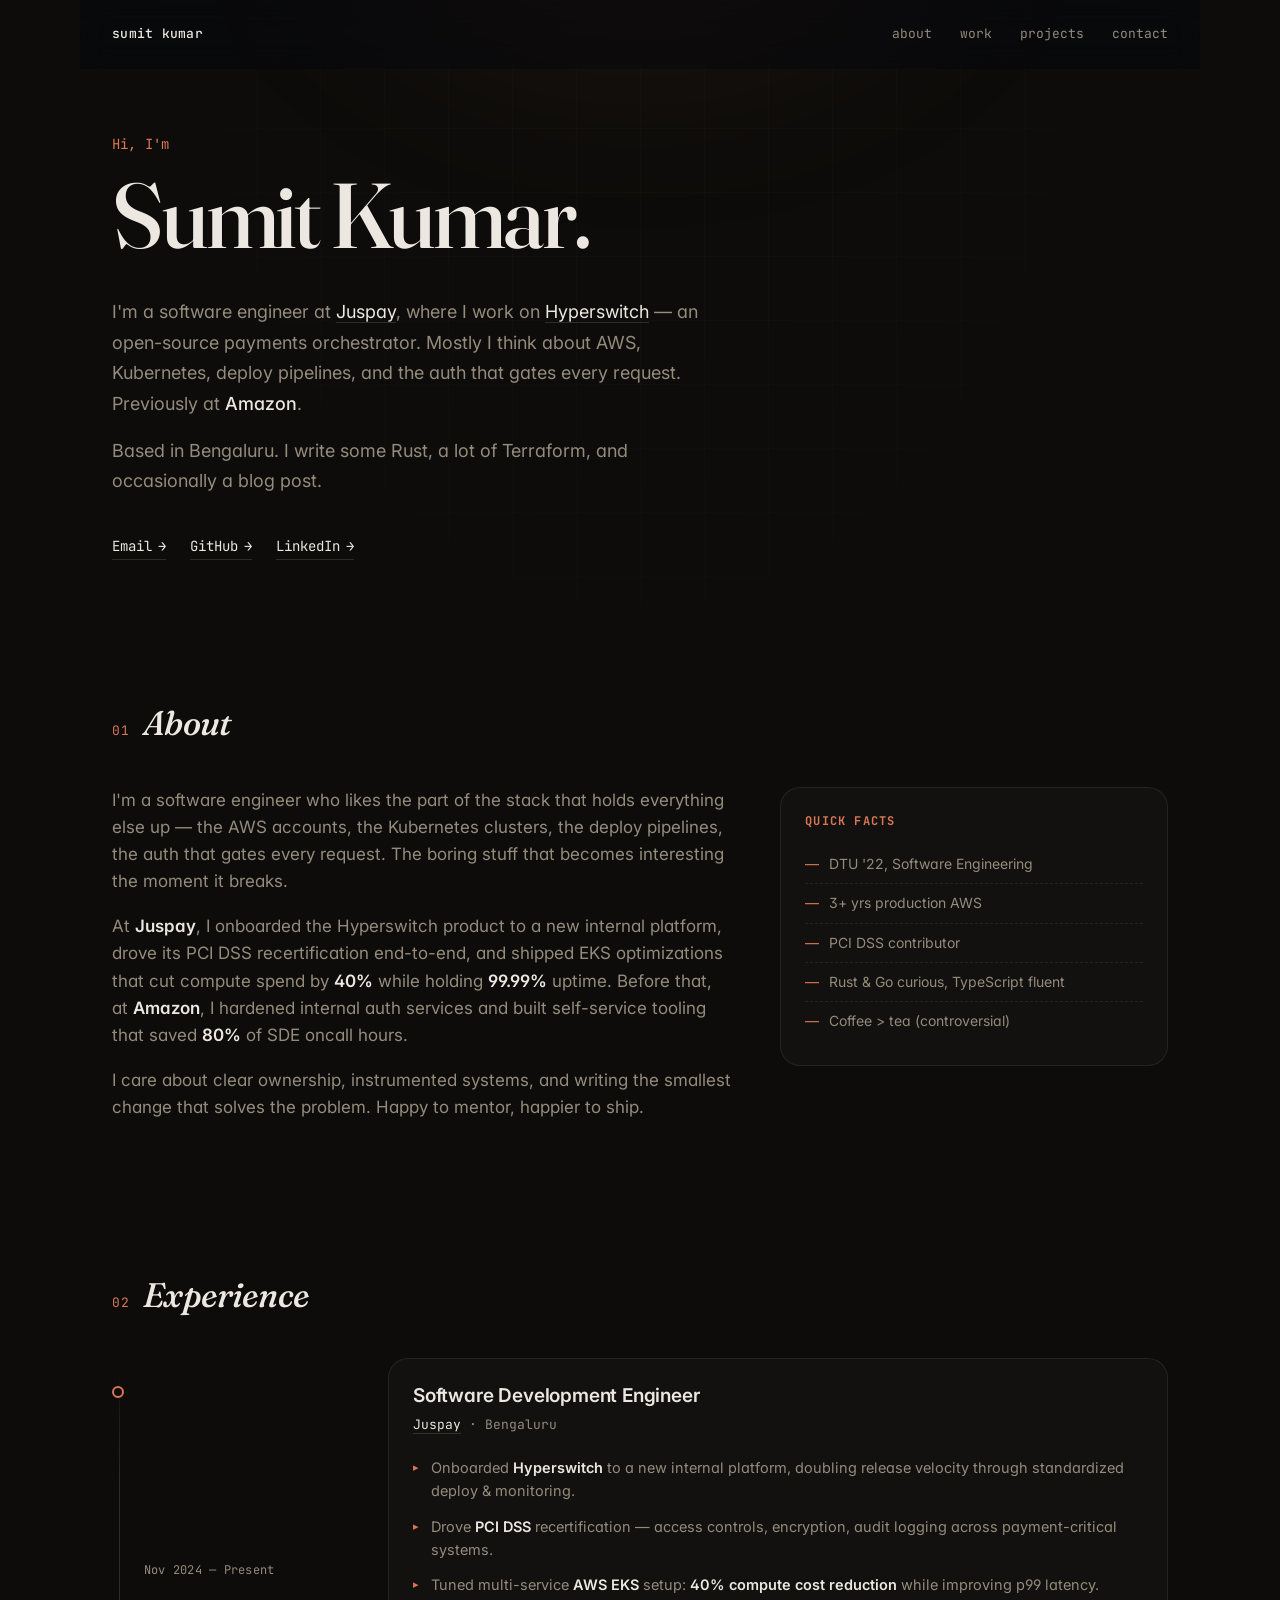
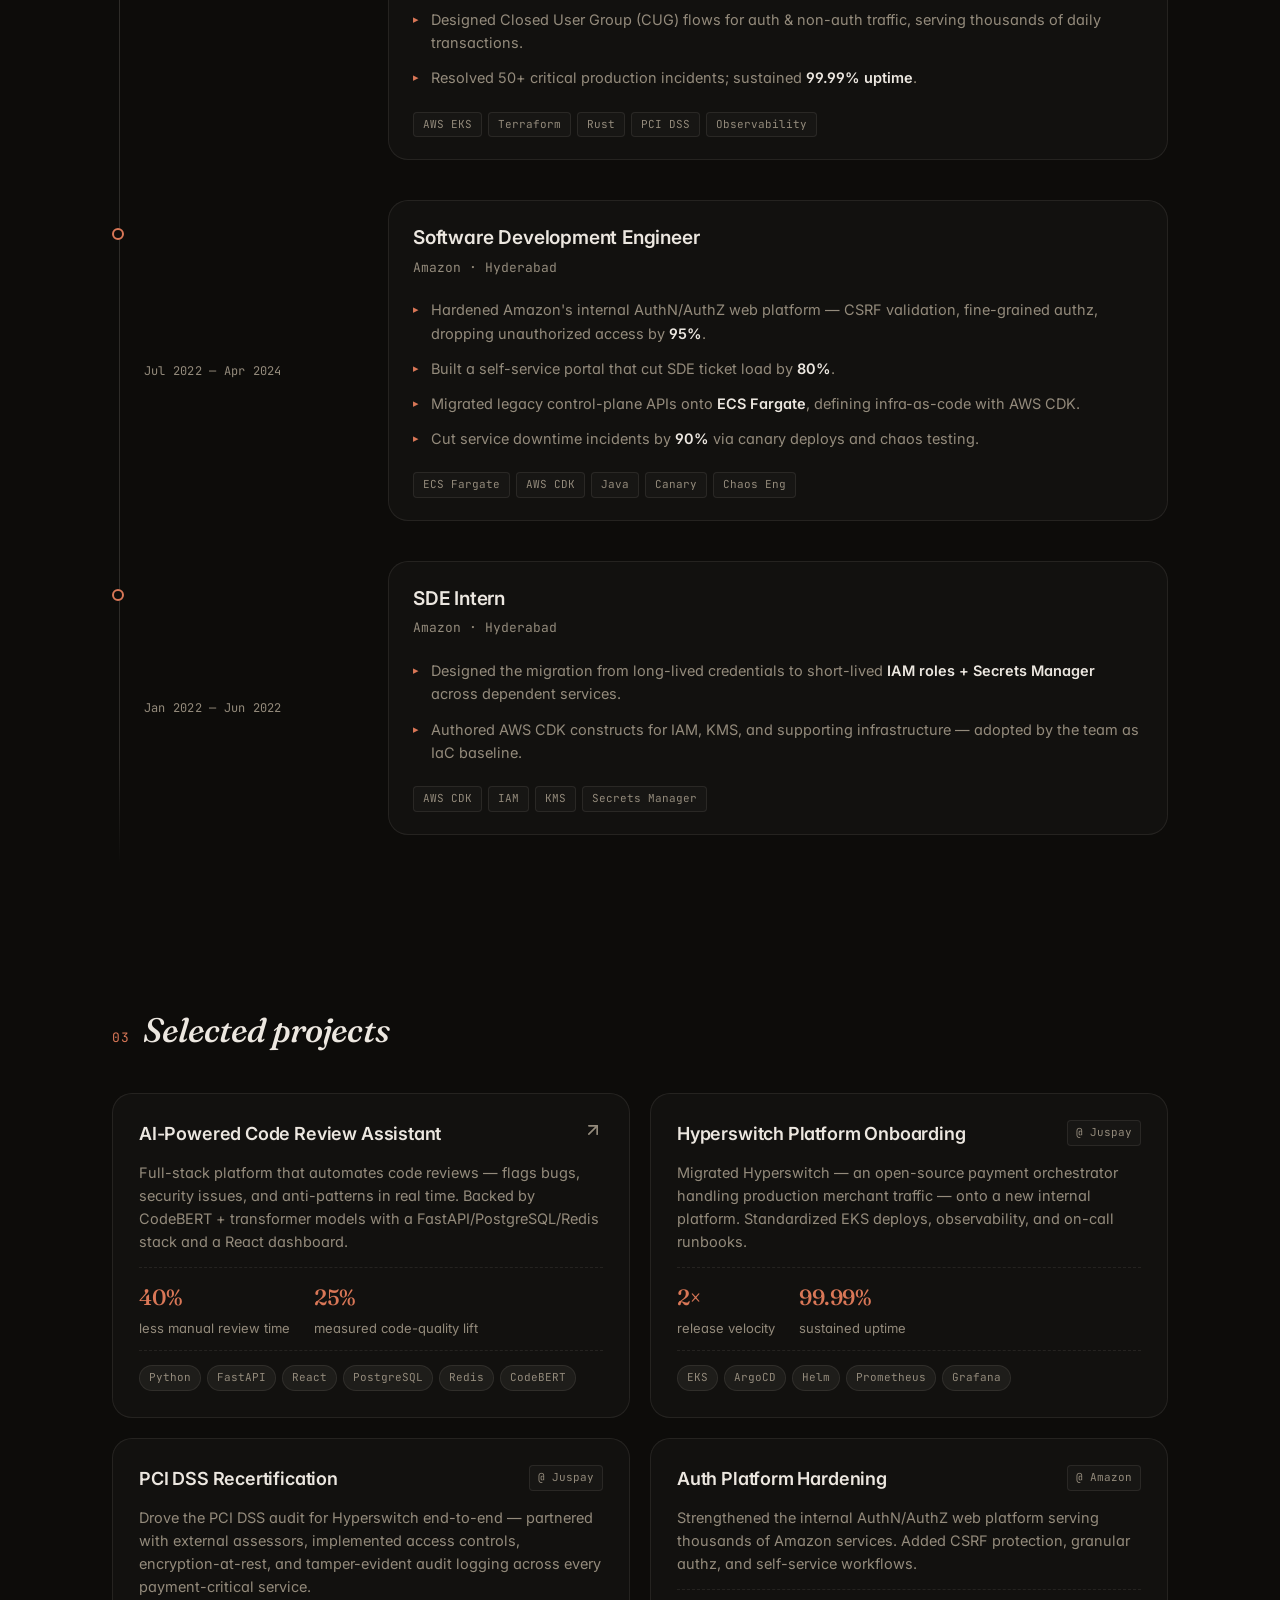
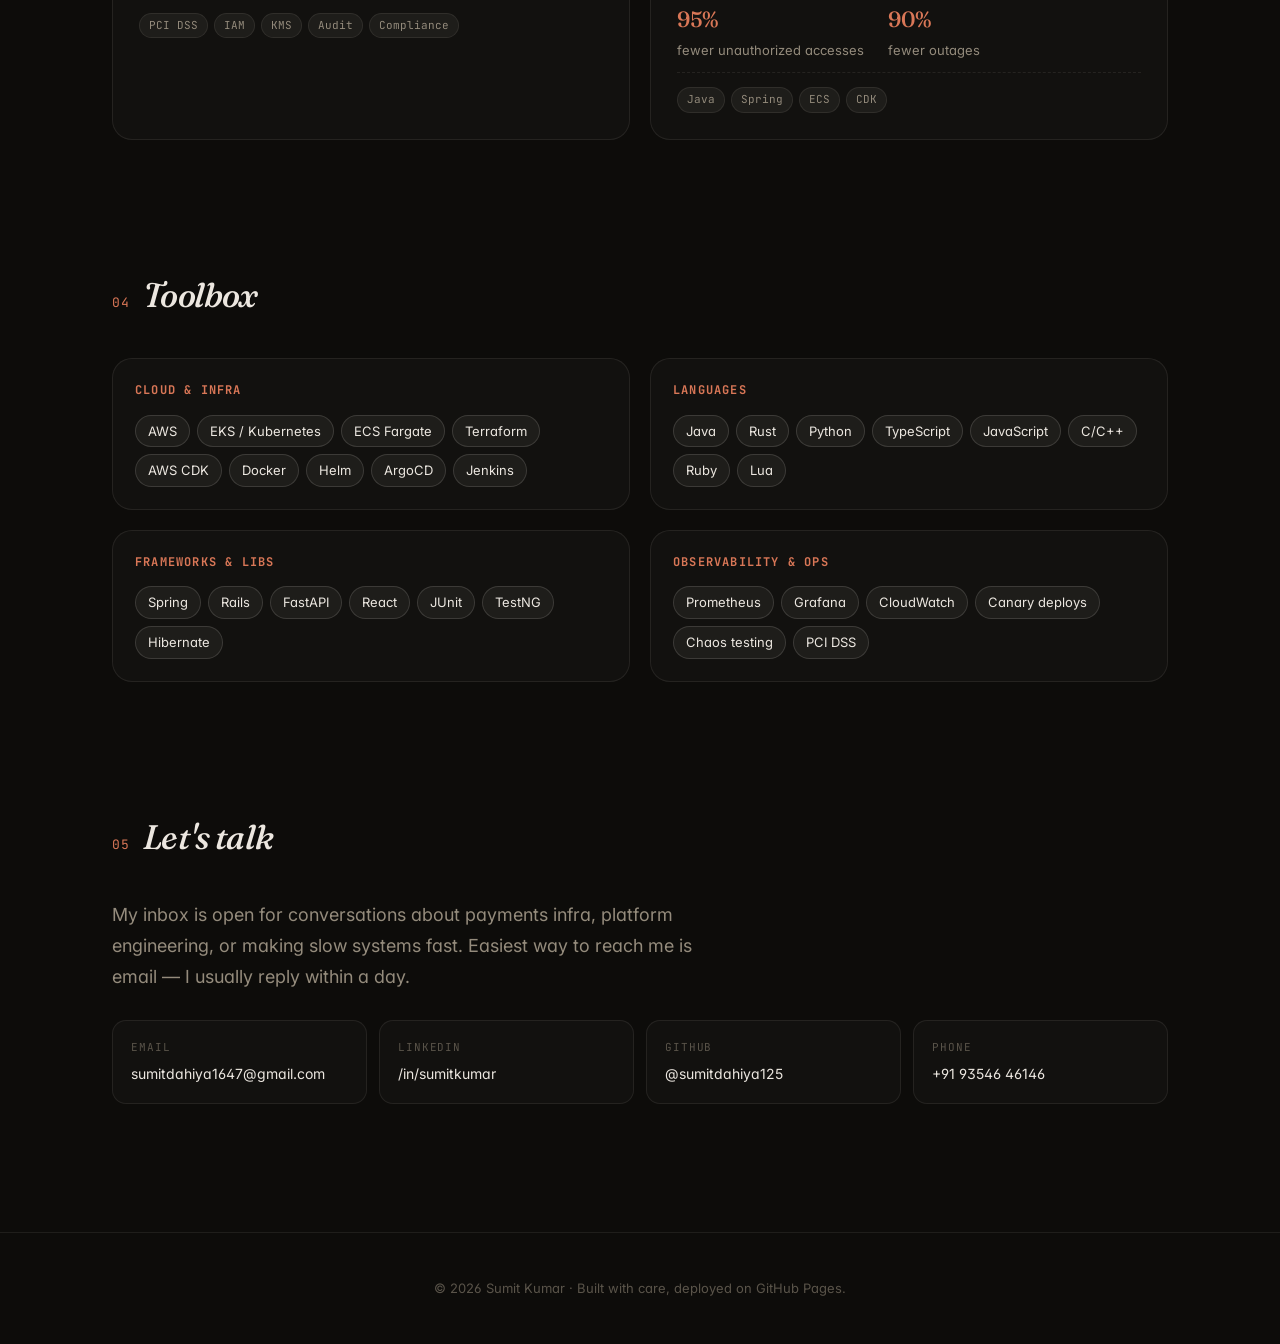
==== index.html @ 067dccbd "html: load Fraunces serif, refresh OG meta, SK favicon" ====
<!doctype html>
<html lang="en">
  <head>
    <meta charset="utf-8" />
    <meta name="viewport" content="width=device-width, initial-scale=1" />
    <title>Sumit Kumar — Software Development Engineer</title>
    <meta name="description" content="Sumit Kumar — Software Development Engineer building payments infrastructure at Juspay. Previously at Amazon. Specializing in AWS, Kubernetes, and distributed systems." />
    <meta name="theme-color" content="#0d0c0a" />

    <meta property="og:title" content="Sumit Kumar — Software Engineer" />
    <meta property="og:description" content="Software engineer at Juspay, working on Hyperswitch. Previously at Amazon." />
    <meta property="og:type" content="website" />
    <meta property="og:url" content="https://sumitdahiya125.github.io/Portfolio/" />

    <link rel="icon" href="data:image/svg+xml,%3Csvg xmlns='http://www.w3.org/2000/svg' viewBox='0 0 100 100'%3E%3Ctext y='.9em' font-size='80' font-family='Georgia,serif' fill='%23d97757'%3ESK%3C/text%3E%3C/svg%3E" />
    <link rel="preconnect" href="https://fonts.googleapis.com" />
    <link rel="preconnect" href="https://fonts.gstatic.com" crossorigin />
    <link href="https://fonts.googleapis.com/css2?family=Fraunces:ital,opsz,wght@0,9..144,400;0,9..144,500;0,9..144,600;1,9..144,500&family=Inter:wght@300;400;500;600;700&family=JetBrains+Mono:wght@400;500&display=swap" rel="stylesheet" />
    <link rel="stylesheet" href="style.css" />
  </head>

  <body>
    <div class="bg-grid"></div>
    <div class="bg-glow"></div>

    <header class="nav">
      <a href="#top" class="nav__brand">sumit&nbsp;kumar</a>
      <nav class="nav__links">
        <a href="#about">about</a>
        <a href="#experience">work</a>
        <a href="#projects">projects</a>
        <a href="#contact">contact</a>
      </nav>
    </header>

    <main id="top">
      <!-- HERO -->
      <section class="hero">
        <p class="hero__greet">Hi, I'm</p>
        <h1 class="hero__name">Sumit Kumar.</h1>

        <div class="hero__copy">
          <p>
            I'm a software engineer at
            <a href="https://juspay.in" target="_blank" rel="noopener">Juspay</a>,
            where I work on
            <a href="https://hyperswitch.io" target="_blank" rel="noopener">Hyperswitch</a> —
            an open-source payments orchestrator. Mostly I think about AWS,
            Kubernetes, deploy pipelines, and the auth that gates every
            request. Previously at <span class="muted-strong">Amazon</span>.
          </p>
          <p>
            Based in Bengaluru. I write some Rust, a lot of Terraform, and
            occasionally a blog post.
          </p>
        </div>

        <ul class="hero__links">
          <li>
            <a href="mailto:sumitdahiya1647@gmail.com">
              Email <span aria-hidden="true">→</span>
            </a>
          </li>
          <li>
            <a href="https://github.com/sumitdahiya125" target="_blank" rel="noopener">
              GitHub <span aria-hidden="true">→</span>
            </a>
          </li>
          <li>
            <a href="https://linkedin.com/in/sumitkumar" target="_blank" rel="noopener">
              LinkedIn <span aria-hidden="true">→</span>
            </a>
          </li>
        </ul>
      </section>

      <!-- ABOUT -->
      <section id="about" class="section">
        <div class="section__header">
          <span class="section__num">01</span>
          <h2 class="section__title">About</h2>
        </div>
        <div class="about">
          <div class="about__copy">
            <p>
              I'm a software engineer who likes the part of the stack that holds everything else
              up — the AWS accounts, the Kubernetes clusters, the deploy pipelines, the auth that
              gates every request. The boring stuff that becomes interesting the moment it breaks.
            </p>
            <p>
              At <strong>Juspay</strong>, I onboarded the Hyperswitch product to a new internal
              platform, drove its PCI DSS recertification end-to-end, and shipped EKS optimizations
              that cut compute spend by <strong>40%</strong> while holding <strong>99.99%</strong>
              uptime. Before that, at <strong>Amazon</strong>, I hardened internal auth services and
              built self-service tooling that saved <strong>80%</strong> of SDE oncall hours.
            </p>
            <p>
              I care about clear ownership, instrumented systems, and writing the smallest change
              that solves the problem. Happy to mentor, happier to ship.
            </p>
          </div>
          <aside class="about__side">
            <h3>Quick facts</h3>
            <ul>
              <li><span>—</span> DTU '22, Software Engineering</li>
              <li><span>—</span> 3+ yrs production AWS</li>
              <li><span>—</span> PCI DSS contributor</li>
              <li><span>—</span> Rust &amp; Go curious, TypeScript fluent</li>
              <li><span>—</span> Coffee &gt; tea (controversial)</li>
            </ul>
          </aside>
        </div>
      </section>

      <!-- EXPERIENCE -->
      <section id="experience" class="section">
        <div class="section__header">
          <span class="section__num">02</span>
          <h2 class="section__title">Experience</h2>
        </div>

        <ol class="timeline">
          <li class="tl-item">
            <div class="tl-when">
              <span class="tl-dot"></span>
              <span class="tl-date">Nov 2024 — Present</span>
            </div>
            <div class="tl-card">
              <header>
                <h3>Software Development Engineer</h3>
                <p class="tl-place"><a href="https://juspay.in" target="_blank" rel="noopener">Juspay</a> · Bengaluru</p>
              </header>
              <ul>
                <li>Onboarded <strong>Hyperswitch</strong> to a new internal platform, doubling release velocity through standardized deploy &amp; monitoring.</li>
                <li>Drove <strong>PCI DSS</strong> recertification — access controls, encryption, audit logging across payment-critical systems.</li>
                <li>Tuned multi-service <strong>AWS EKS</strong> setup: <strong>40% compute cost reduction</strong> while improving p99 latency.</li>
                <li>Designed Closed User Group (CUG) flows for auth &amp; non-auth traffic, serving thousands of daily transactions.</li>
                <li>Resolved 50+ critical production incidents; sustained <strong>99.99% uptime</strong>.</li>
              </ul>
              <div class="tl-tags">
                <span>AWS EKS</span><span>Terraform</span><span>Rust</span><span>PCI DSS</span><span>Observability</span>
              </div>
            </div>
          </li>

          <li class="tl-item">
            <div class="tl-when">
              <span class="tl-dot"></span>
              <span class="tl-date">Jul 2022 — Apr 2024</span>
            </div>
            <div class="tl-card">
              <header>
                <h3>Software Development Engineer</h3>
                <p class="tl-place">Amazon · Hyderabad</p>
              </header>
              <ul>
                <li>Hardened Amazon's internal AuthN/AuthZ web platform — CSRF validation, fine-grained authz, dropping unauthorized access by <strong>95%</strong>.</li>
                <li>Built a self-service portal that cut SDE ticket load by <strong>80%</strong>.</li>
                <li>Migrated legacy control-plane APIs onto <strong>ECS Fargate</strong>, defining infra-as-code with AWS CDK.</li>
                <li>Cut service downtime incidents by <strong>90%</strong> via canary deploys and chaos testing.</li>
              </ul>
              <div class="tl-tags">
                <span>ECS Fargate</span><span>AWS CDK</span><span>Java</span><span>Canary</span><span>Chaos Eng</span>
              </div>
            </div>
          </li>

          <li class="tl-item">
            <div class="tl-when">
              <span class="tl-dot"></span>
              <span class="tl-date">Jan 2022 — Jun 2022</span>
            </div>
            <div class="tl-card">
              <header>
                <h3>SDE Intern</h3>
                <p class="tl-place">Amazon · Hyderabad</p>
              </header>
              <ul>
                <li>Designed the migration from long-lived credentials to short-lived <strong>IAM roles + Secrets Manager</strong> across dependent services.</li>
                <li>Authored AWS CDK constructs for IAM, KMS, and supporting infrastructure — adopted by the team as IaC baseline.</li>
              </ul>
              <div class="tl-tags"><span>AWS CDK</span><span>IAM</span><span>KMS</span><span>Secrets Manager</span></div>
            </div>
          </li>
        </ol>
      </section>

      <!-- PROJECTS -->
      <section id="projects" class="section">
        <div class="section__header">
          <span class="section__num">03</span>
          <h2 class="section__title">Selected projects</h2>
        </div>

        <div class="projects">
          <article class="project">
            <div class="project__head">
              <h3>AI-Powered Code Review Assistant</h3>
              <a class="project__link" href="https://github.com/sumitdahiya125" target="_blank" rel="noopener" aria-label="View on GitHub">
                <svg width="20" height="20" viewBox="0 0 24 24" fill="none" stroke="currentColor" stroke-width="2" stroke-linecap="round" stroke-linejoin="round"><path d="M7 17 17 7"/><path d="M7 7h10v10"/></svg>
              </a>
            </div>
            <p>
              Full-stack platform that automates code reviews — flags bugs, security issues, and
              anti-patterns in real time. Backed by CodeBERT + transformer models with a
              FastAPI/PostgreSQL/Redis stack and a React dashboard.
            </p>
            <ul class="project__metrics">
              <li><strong>40%</strong> less manual review time</li>
              <li><strong>25%</strong> measured code-quality lift</li>
            </ul>
            <div class="project__tags">
              <span>Python</span><span>FastAPI</span><span>React</span><span>PostgreSQL</span><span>Redis</span><span>CodeBERT</span>
            </div>
          </article>

          <article class="project">
            <div class="project__head">
              <h3>Hyperswitch Platform Onboarding</h3>
              <span class="project__badge">@ Juspay</span>
            </div>
            <p>
              Migrated Hyperswitch — an open-source payment orchestrator handling production
              merchant traffic — onto a new internal platform. Standardized EKS deploys,
              observability, and on-call runbooks.
            </p>
            <ul class="project__metrics">
              <li><strong>2×</strong> release velocity</li>
              <li><strong>99.99%</strong> sustained uptime</li>
            </ul>
            <div class="project__tags">
              <span>EKS</span><span>ArgoCD</span><span>Helm</span><span>Prometheus</span><span>Grafana</span>
            </div>
          </article>

          <article class="project">
            <div class="project__head">
              <h3>PCI DSS Recertification</h3>
              <span class="project__badge">@ Juspay</span>
            </div>
            <p>
              Drove the PCI DSS audit for Hyperswitch end-to-end — partnered with external assessors,
              implemented access controls, encryption-at-rest, and tamper-evident audit logging
              across every payment-critical service.
            </p>
            <div class="project__tags">
              <span>PCI DSS</span><span>IAM</span><span>KMS</span><span>Audit</span><span>Compliance</span>
            </div>
          </article>

          <article class="project">
            <div class="project__head">
              <h3>Auth Platform Hardening</h3>
              <span class="project__badge">@ Amazon</span>
            </div>
            <p>
              Strengthened the internal AuthN/AuthZ web platform serving thousands of Amazon
              services. Added CSRF protection, granular authz, and self-service workflows.
            </p>
            <ul class="project__metrics">
              <li><strong>95%</strong> fewer unauthorized accesses</li>
              <li><strong>90%</strong> fewer outages</li>
            </ul>
            <div class="project__tags">
              <span>Java</span><span>Spring</span><span>ECS</span><span>CDK</span>
            </div>
          </article>
        </div>
      </section>

      <!-- SKILLS -->
      <section id="skills" class="section">
        <div class="section__header">
          <span class="section__num">04</span>
          <h2 class="section__title">Toolbox</h2>
        </div>

        <div class="skills">
          <div class="skill-group">
            <h4>Cloud &amp; Infra</h4>
            <div class="chips">
              <span>AWS</span><span>EKS / Kubernetes</span><span>ECS Fargate</span>
              <span>Terraform</span><span>AWS CDK</span><span>Docker</span><span>Helm</span>
              <span>ArgoCD</span><span>Jenkins</span>
            </div>
          </div>
          <div class="skill-group">
            <h4>Languages</h4>
            <div class="chips">
              <span>Java</span><span>Rust</span><span>Python</span><span>TypeScript</span>
              <span>JavaScript</span><span>C/C++</span><span>Ruby</span><span>Lua</span>
            </div>
          </div>
          <div class="skill-group">
            <h4>Frameworks &amp; libs</h4>
            <div class="chips">
              <span>Spring</span><span>Rails</span><span>FastAPI</span><span>React</span>
              <span>JUnit</span><span>TestNG</span><span>Hibernate</span>
            </div>
          </div>
          <div class="skill-group">
            <h4>Observability &amp; ops</h4>
            <div class="chips">
              <span>Prometheus</span><span>Grafana</span><span>CloudWatch</span>
              <span>Canary deploys</span><span>Chaos testing</span><span>PCI DSS</span>
            </div>
          </div>
        </div>
      </section>

      <!-- CONTACT -->
      <section id="contact" class="section section--contact">
        <div class="section__header">
          <span class="section__num">05</span>
          <h2 class="section__title">Let's talk</h2>
        </div>

        <div class="contact">
          <p class="contact__lead">
            My inbox is open for conversations about payments infra, platform
            engineering, or making slow systems fast. Easiest way to reach me
            is email — I usually reply within a day.
          </p>

          <div class="contact__links">
            <a href="mailto:sumitdahiya1647@gmail.com" class="contact__card">
              <span class="contact__label">Email</span>
              <span class="contact__value">sumitdahiya1647@gmail.com</span>
            </a>
            <a href="https://linkedin.com/in/sumitkumar" target="_blank" rel="noopener" class="contact__card">
              <span class="contact__label">LinkedIn</span>
              <span class="contact__value">/in/sumitkumar</span>
            </a>
            <a href="https://github.com/sumitdahiya125" target="_blank" rel="noopener" class="contact__card">
              <span class="contact__label">GitHub</span>
              <span class="contact__value">@sumitdahiya125</span>
            </a>
            <a href="tel:+919354646146" class="contact__card">
              <span class="contact__label">Phone</span>
              <span class="contact__value">+91 93546 46146</span>
            </a>
          </div>
        </div>
      </section>
    </main>

    <footer class="footer">
      <p>© <span id="year"></span> Sumit Kumar · Built with care, deployed on GitHub Pages.</p>
    </footer>

    <script src="script.js" defer></script>
  </body>
</html>
---- style.css ----
/* ---------- Base ---------- */
:root {
  --bg: #0d0c0a;
  --bg-elev: #161310;
  --surface: rgba(247, 240, 230, 0.025);
  --surface-strong: rgba(247, 240, 230, 0.05);
  --border: rgba(247, 240, 230, 0.08);
  --border-strong: rgba(247, 240, 230, 0.14);
  --text: #ece7e0;
  --text-dim: #948b7c;
  --text-faint: #5a544a;
  --accent: #d97757;
  --accent-soft: rgba(217, 119, 87, 0.15);
  --max: 1120px;
  --radius: 14px;
  --radius-lg: 20px;
}

* { box-sizing: border-box; }

html { scroll-behavior: smooth; }

body {
  margin: 0;
  font-family: "Inter", system-ui, -apple-system, "Segoe UI", Roboto, sans-serif;
  font-feature-settings: "ss01", "cv11";
  background: var(--bg);
  color: var(--text);
  line-height: 1.6;
  -webkit-font-smoothing: antialiased;
  text-rendering: optimizeLegibility;
  overflow-x: hidden;
}

a { color: inherit; text-decoration: none; }
a:hover { color: #fff; }

::selection { background: rgba(217, 119, 87, 0.30); color: #fff; }

/* ---------- Backgrounds ---------- */
.bg-grid {
  position: fixed;
  inset: 0;
  background-image:
    linear-gradient(to right, rgba(247, 240, 230, 0.02) 1px, transparent 1px),
    linear-gradient(to bottom, rgba(247, 240, 230, 0.02) 1px, transparent 1px);
  background-size: 64px 64px;
  mask-image: radial-gradient(ellipse at top, #000 25%, transparent 70%);
  pointer-events: none;
  z-index: -2;
}

.bg-glow {
  position: fixed;
  top: -350px;
  left: 50%;
  width: 800px;
  height: 500px;
  transform: translateX(-50%);
  background: radial-gradient(ellipse at center, rgba(217, 119, 87, 0.10), transparent 70%);
  filter: blur(80px);
  pointer-events: none;
  z-index: -1;
}

/* ---------- Nav ---------- */
.nav {
  position: sticky;
  top: 0;
  z-index: 50;
  display: flex;
  align-items: center;
  gap: 32px;
  max-width: var(--max);
  margin: 0 auto;
  padding: 24px 32px;
  background: rgba(7, 8, 13, 0.55);
  backdrop-filter: saturate(140%) blur(14px);
  -webkit-backdrop-filter: saturate(140%) blur(14px);
}

.nav__brand {
  font-family: "JetBrains Mono", monospace;
  font-size: 13px;
  font-weight: 500;
  letter-spacing: 0.02em;
  color: var(--text);
}

.nav__links {
  display: flex;
  gap: 28px;
  margin-left: auto;
  font-family: "JetBrains Mono", monospace;
  font-size: 13px;
  color: var(--text-dim);
}
.nav__links a {
  position: relative;
  transition: color 0.15s;
}
.nav__links a:hover { color: var(--text); }
.nav__links a::before {
  content: "";
  position: absolute;
  bottom: -4px;
  left: 0;
  right: 0;
  height: 1px;
  background: var(--accent);
  transform: scaleX(0);
  transform-origin: left;
  transition: transform 0.2s ease;
}
.nav__links a:hover::before { transform: scaleX(1); }

@media (max-width: 640px) {
  .nav { padding: 18px 20px; gap: 18px; }
  .nav__links { gap: 18px; font-size: 12px; }
}

/* ---------- Layout ---------- */
main {
  max-width: var(--max);
  margin: 0 auto;
  padding: 0 32px;
}
@media (max-width: 720px) { main { padding: 0 20px; } }

.section {
  padding: 96px 0 32px;
  scroll-margin-top: 80px;
}
.section:first-of-type { padding-top: 56px; }

.section__header {
  display: flex;
  align-items: baseline;
  gap: 14px;
  margin-bottom: 36px;
}
.section__num {
  font-family: "JetBrains Mono", monospace;
  font-size: 13px;
  color: var(--accent);
  letter-spacing: 0.05em;
}
.section__title {
  font-family: "Fraunces", "Iowan Old Style", Georgia, serif;
  font-size: 34px;
  letter-spacing: -0.025em;
  font-weight: 500;
  font-style: italic;
  margin: 0;
}

/* ---------- Hero ---------- */
.hero {
  padding: 64px 0 40px;
  max-width: 720px;
}

.hero__greet {
  font-family: "JetBrains Mono", monospace;
  font-size: 14px;
  color: var(--accent);
  margin: 0 0 14px;
  letter-spacing: 0.01em;
}

.hero__name {
  font-family: "Fraunces", "Iowan Old Style", Georgia, serif;
  font-size: clamp(52px, 8vw, 92px);
  font-weight: 500;
  letter-spacing: -0.035em;
  line-height: 1;
  margin: 0 0 36px;
  color: var(--text);
}

.hero__copy {
  margin: 0 0 36px;
  max-width: 620px;
}
.hero__copy p {
  font-size: clamp(16px, 1.5vw, 18px);
  line-height: 1.7;
  color: var(--text-dim);
  margin: 0 0 16px;
}
.hero__copy p:last-child { margin-bottom: 0; }
.hero__copy a {
  color: var(--text);
  border-bottom: 1px solid var(--border-strong);
  transition: border-color 0.15s, color 0.15s;
}
.hero__copy a:hover {
  color: var(--accent);
  border-bottom-color: var(--accent);
}
.muted-strong { color: var(--text); font-weight: 500; }

.hero__links {
  list-style: none;
  padding: 0;
  margin: 0;
  display: flex;
  flex-wrap: wrap;
  gap: 24px;
}
.hero__links a {
  display: inline-flex;
  align-items: center;
  gap: 6px;
  font-family: "JetBrains Mono", monospace;
  font-size: 14px;
  color: var(--text);
  border-bottom: 1px solid var(--border-strong);
  padding-bottom: 2px;
  transition: color 0.15s, border-color 0.15s, transform 0.15s;
}
.hero__links a:hover {
  color: var(--accent);
  border-bottom-color: var(--accent);
}
.hero__links a:hover span[aria-hidden] {
  transform: translate(2px, -2px);
}
.hero__links a span[aria-hidden] {
  display: inline-block;
  transition: transform 0.15s;
}

/* ---------- About ---------- */
.about {
  display: grid;
  grid-template-columns: 1.6fr 1fr;
  gap: 48px;
  align-items: start;
}
@media (max-width: 820px) {
  .about { grid-template-columns: 1fr; gap: 32px; }
}
.about__copy p {
  font-size: 17px;
  color: var(--text-dim);
  margin: 0 0 18px;
}
.about__copy strong { color: var(--text); font-weight: 600; }

.about__side {
  padding: 24px;
  background: var(--surface);
  border: 1px solid var(--border);
  border-radius: var(--radius-lg);
}
.about__side h3 {
  font-size: 12px;
  font-family: "JetBrains Mono", monospace;
  color: var(--accent);
  text-transform: uppercase;
  letter-spacing: 0.1em;
  margin: 0 0 14px;
}
.about__side ul {
  list-style: none;
  padding: 0;
  margin: 0;
  font-size: 14px;
  color: var(--text-dim);
}
.about__side li {
  display: flex;
  gap: 10px;
  padding: 8px 0;
  border-bottom: 1px dashed var(--border);
}
.about__side li:last-child { border-bottom: none; }
.about__side li span { color: var(--accent); }

/* ---------- Timeline ---------- */
.timeline {
  list-style: none;
  padding: 0;
  margin: 0;
  position: relative;
}
.timeline::before {
  content: "";
  position: absolute;
  left: 7px;
  top: 8px;
  bottom: 8px;
  width: 1px;
  background: linear-gradient(to bottom, transparent, var(--border-strong) 10%, var(--border-strong) 90%, transparent);
}
@media (max-width: 720px) {
  .timeline::before { left: 7px; }
}

.tl-item {
  display: grid;
  grid-template-columns: 220px 1fr;
  gap: 24px;
  padding: 0 0 40px 32px;
  position: relative;
}
@media (max-width: 720px) {
  .tl-item { grid-template-columns: 1fr; padding-left: 28px; }
}
.tl-when {
  display: flex;
  align-items: center;
  gap: 12px;
  padding-top: 22px;
}
.tl-dot {
  position: absolute;
  left: 0;
  top: 28px;
  width: 12px;
  height: 12px;
  border-radius: 50%;
  background: var(--bg);
  border: 2px solid var(--accent);
}
.tl-date {
  font-family: "JetBrains Mono", monospace;
  font-size: 12px;
  color: var(--text-dim);
  letter-spacing: 0.02em;
}

.tl-card {
  padding: 22px 24px;
  background: var(--surface);
  border: 1px solid var(--border);
  border-radius: var(--radius-lg);
  transition: border-color 0.2s, transform 0.2s;
}
.tl-card:hover {
  border-color: var(--border-strong);
  transform: translateY(-2px);
}
.tl-card header { margin-bottom: 14px; }
.tl-card h3 {
  font-size: 19px;
  font-weight: 600;
  margin: 0 0 4px;
  letter-spacing: -0.01em;
}
.tl-place {
  font-size: 13px;
  color: var(--text-dim);
  margin: 0;
  font-family: "JetBrains Mono", monospace;
}
.tl-place a {
  color: var(--text);
  border-bottom: 1px solid var(--border-strong);
  transition: border-color 0.15s;
}
.tl-place a:hover { border-bottom-color: var(--accent); }
.tl-card ul {
  list-style: none;
  padding: 0;
  margin: 0 0 16px;
}
.tl-card li {
  position: relative;
  padding: 6px 0 6px 18px;
  font-size: 14.5px;
  color: var(--text-dim);
}
.tl-card li::before {
  content: "▸";
  position: absolute;
  left: 0;
  color: var(--accent);
  font-size: 11px;
  top: 9px;
}
.tl-card strong { color: var(--text); font-weight: 600; }

.tl-tags {
  display: flex;
  gap: 6px;
  flex-wrap: wrap;
}
.tl-tags span {
  font-family: "JetBrains Mono", monospace;
  font-size: 11px;
  padding: 3px 9px;
  border-radius: 4px;
  background: var(--surface);
  border: 1px solid var(--border);
  color: var(--text-dim);
}

/* ---------- Projects ---------- */
.projects {
  display: grid;
  grid-template-columns: repeat(2, 1fr);
  gap: 20px;
}
@media (max-width: 820px) {
  .projects { grid-template-columns: 1fr; }
}

.project {
  padding: 26px;
  background: var(--surface);
  border: 1px solid var(--border);
  border-radius: var(--radius-lg);
  transition: all 0.2s ease;
  position: relative;
  overflow: hidden;
}
.project::before {
  content: "";
  position: absolute;
  inset: 0;
  background: radial-gradient(ellipse at top right, var(--accent-soft), transparent 60%);
  opacity: 0;
  transition: opacity 0.3s;
  pointer-events: none;
}
.project:hover {
  border-color: var(--border-strong);
  transform: translateY(-3px);
}
.project:hover::before { opacity: 1; }

.project__head {
  display: flex;
  align-items: flex-start;
  justify-content: space-between;
  gap: 12px;
  margin-bottom: 12px;
}
.project__head h3 {
  font-size: 18px;
  font-weight: 600;
  margin: 0;
  letter-spacing: -0.01em;
}
.project__link {
  color: var(--text-dim);
  transition: color 0.18s, transform 0.18s;
}
.project__link:hover {
  color: var(--accent);
  transform: translate(2px, -2px);
}
.project__badge {
  font-family: "JetBrains Mono", monospace;
  font-size: 11px;
  padding: 3px 8px;
  border-radius: 4px;
  background: var(--surface);
  border: 1px solid var(--border);
  color: var(--text-dim);
  white-space: nowrap;
  height: fit-content;
}
.project p {
  font-size: 14.5px;
  color: var(--text-dim);
  margin: 0 0 14px;
}
.project__metrics {
  list-style: none;
  padding: 12px 0;
  margin: 0 0 14px;
  display: flex;
  gap: 24px;
  flex-wrap: wrap;
  border-top: 1px dashed var(--border);
  border-bottom: 1px dashed var(--border);
}
.project__metrics li {
  font-size: 13px;
  color: var(--text-dim);
}
.project__metrics strong {
  color: var(--accent);
  font-family: "Fraunces", "Iowan Old Style", Georgia, serif;
  font-size: 22px;
  font-weight: 500;
  display: block;
  margin-bottom: 2px;
  letter-spacing: -0.02em;
}
.project__tags {
  display: flex;
  gap: 6px;
  flex-wrap: wrap;
}
.project__tags span {
  font-family: "JetBrains Mono", monospace;
  font-size: 11px;
  padding: 3px 9px;
  border-radius: 999px;
  background: var(--surface-strong);
  border: 1px solid var(--border);
  color: var(--text-dim);
}

/* ---------- Skills ---------- */
.skills {
  display: grid;
  grid-template-columns: repeat(2, 1fr);
  gap: 20px;
}
@media (max-width: 720px) { .skills { grid-template-columns: 1fr; } }
.skill-group {
  padding: 22px;
  background: var(--surface);
  border: 1px solid var(--border);
  border-radius: var(--radius-lg);
}
.skill-group h4 {
  font-size: 12px;
  font-family: "JetBrains Mono", monospace;
  text-transform: uppercase;
  letter-spacing: 0.1em;
  color: var(--accent);
  margin: 0 0 14px;
}
.chips {
  display: flex;
  flex-wrap: wrap;
  gap: 7px;
}
.chips span {
  font-size: 13px;
  padding: 5px 12px;
  border-radius: 999px;
  background: var(--surface-strong);
  border: 1px solid var(--border-strong);
  color: var(--text);
  transition: all 0.15s;
}
.chips span:hover {
  border-color: var(--accent);
  color: var(--text);
  background: var(--accent-soft);
  transform: translateY(-1px);
}

/* ---------- Contact ---------- */
.section--contact { padding-bottom: 96px; }
.contact {
  padding: 0;
  text-align: left;
}
.contact__lead {
  font-size: 18px;
  color: var(--text-dim);
  margin: 0 0 28px;
  max-width: 620px;
  line-height: 1.7;
}
.contact__links {
  display: grid;
  grid-template-columns: repeat(4, 1fr);
  gap: 12px;
}
@media (max-width: 720px) {
  .contact__links { grid-template-columns: repeat(2, 1fr); }
}
.contact__card {
  display: flex;
  flex-direction: column;
  gap: 6px;
  padding: 18px;
  background: var(--surface);
  border: 1px solid var(--border);
  border-radius: var(--radius);
  text-align: left;
  transition: all 0.2s;
}
.contact__card:hover {
  border-color: var(--border-strong);
  background: var(--surface-strong);
  transform: translateY(-2px);
  color: #fff;
}
.contact__label {
  font-family: "JetBrains Mono", monospace;
  font-size: 11px;
  color: var(--text-faint);
  text-transform: uppercase;
  letter-spacing: 0.08em;
}
.contact__value {
  font-size: 14px;
  color: var(--text);
  word-break: break-all;
}

/* ---------- Footer ---------- */
.footer {
  padding: 32px;
  text-align: center;
  font-size: 13px;
  color: var(--text-faint);
  border-top: 1px solid var(--border);
  margin-top: 32px;
}

/* ---------- Scroll reveal ---------- */
.reveal {
  opacity: 0;
  transform: translateY(18px);
  transition: opacity 0.7s ease, transform 0.7s ease;
}
.reveal.in {
  opacity: 1;
  transform: none;
}

@media (prefers-reduced-motion: reduce) {
  *, *::before, *::after {
    animation-duration: 0.01ms !important;
    transition-duration: 0.01ms !important;
  }
  html { scroll-behavior: auto; }
}
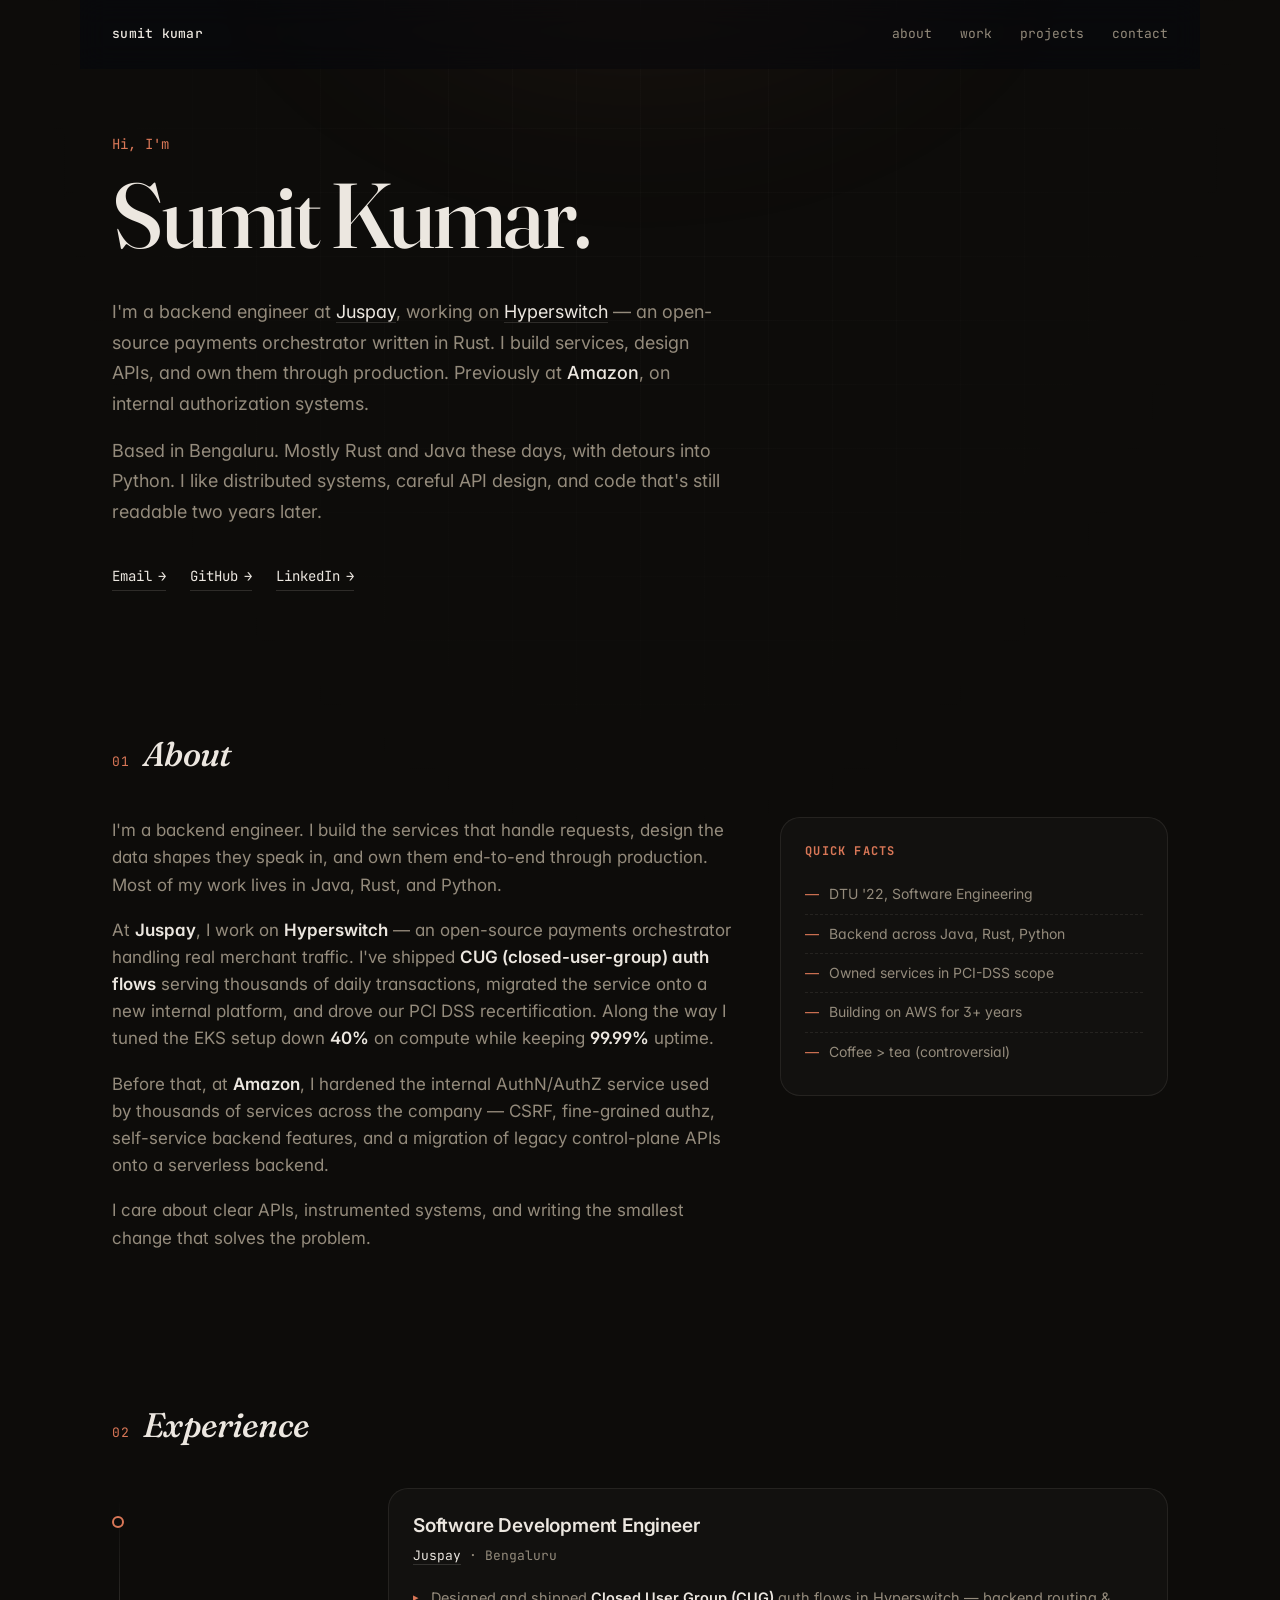
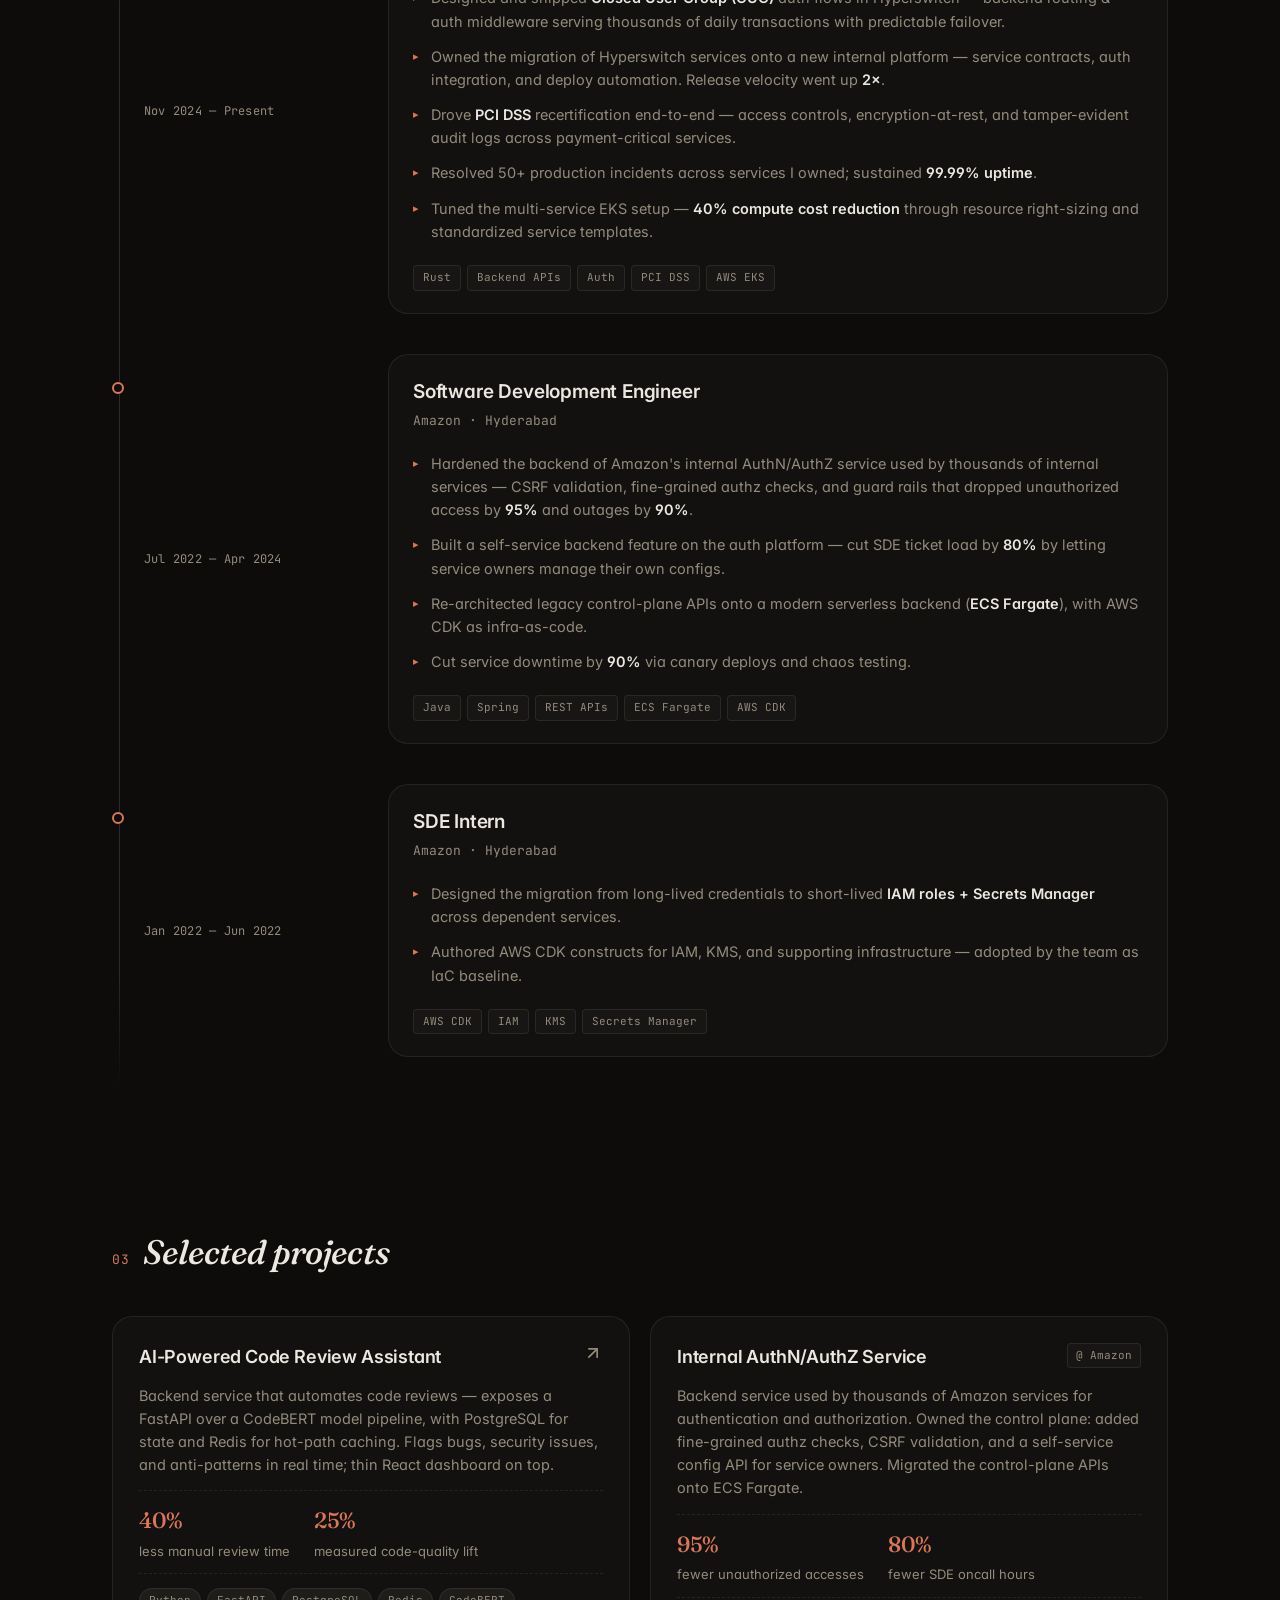
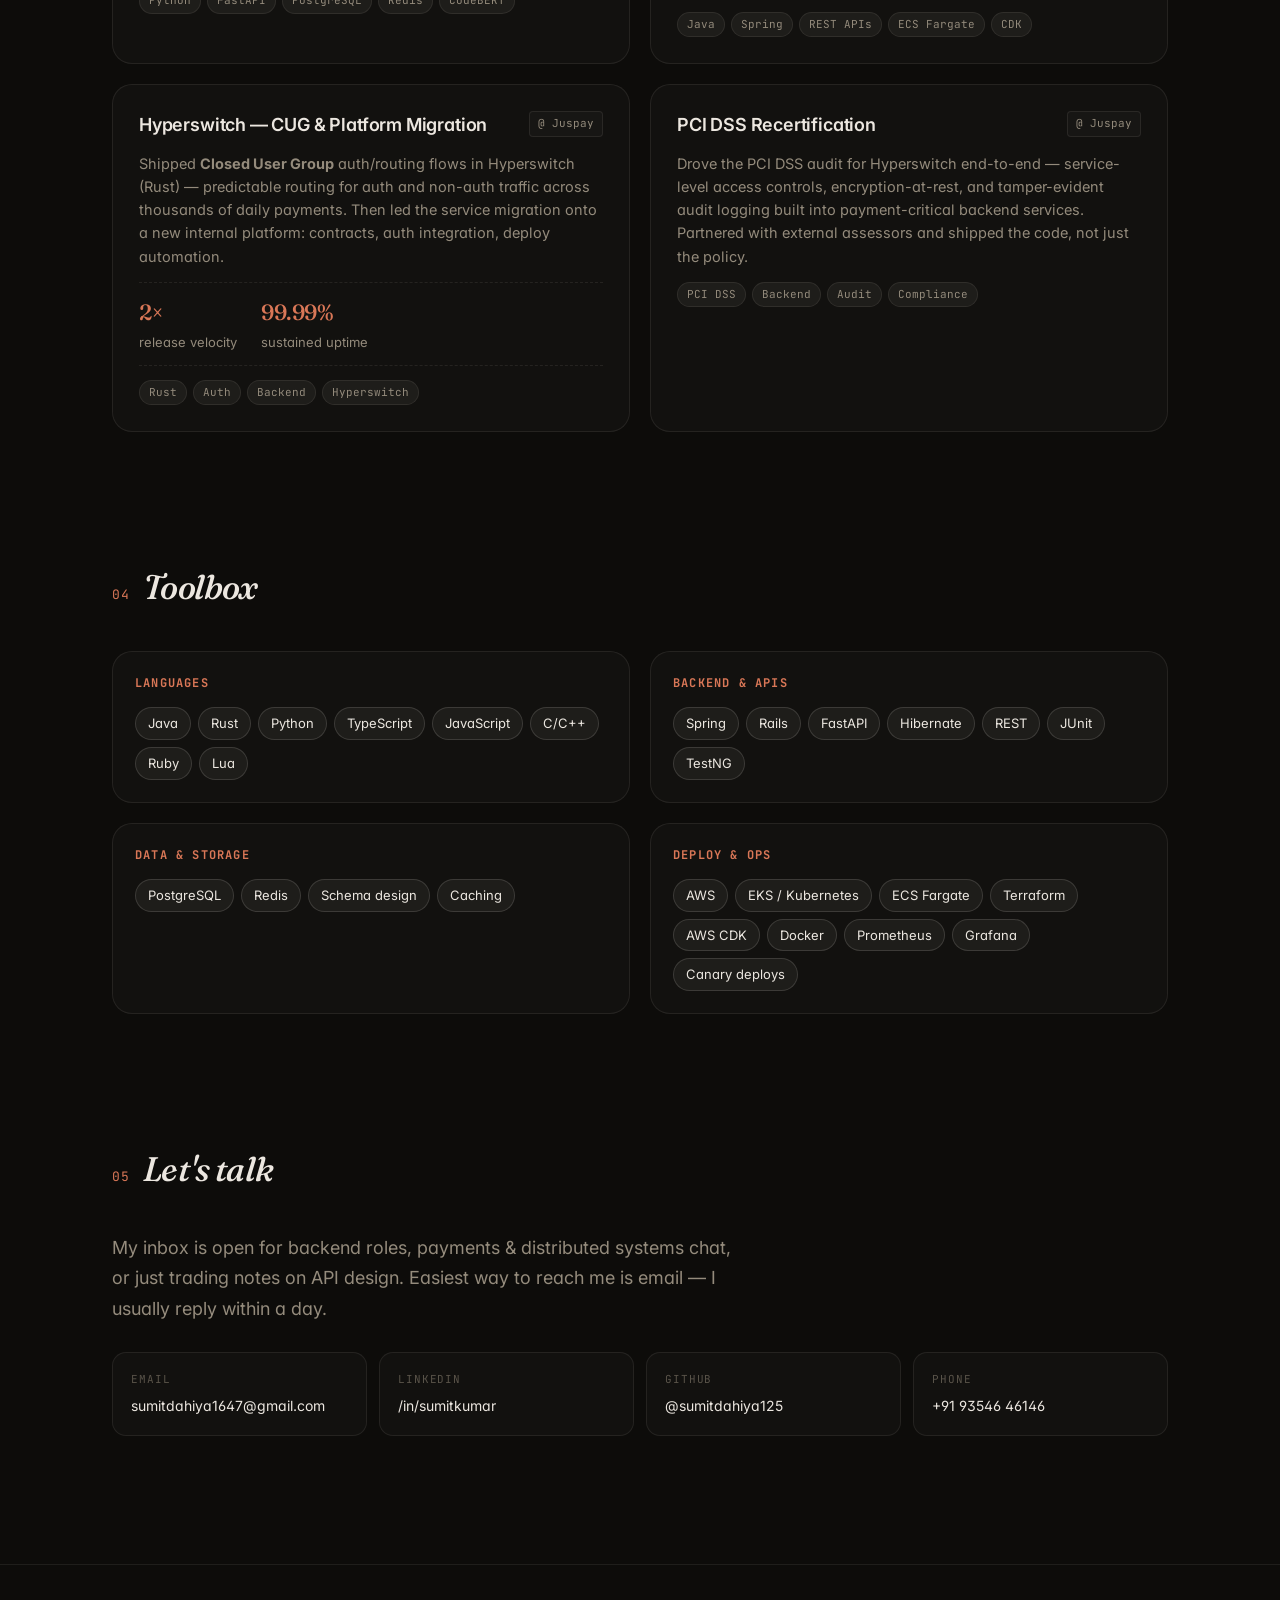
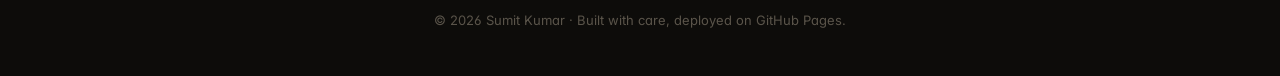
==== commit 3105335f: "copy: reframe as backend engineer (not DevOps); reorder skills, projects, bullets" ====
--- a/index.html
+++ b/index.html
@@ -3,8 +3,8 @@
   <head>
     <meta charset="utf-8" />
     <meta name="viewport" content="width=device-width, initial-scale=1" />
-    <title>Sumit Kumar — Software Development Engineer</title>
-    <meta name="description" content="Sumit Kumar — Software Development Engineer building payments infrastructure at Juspay. Previously at Amazon. Specializing in AWS, Kubernetes, and distributed systems." />
+    <title>Sumit Kumar — Backend Engineer</title>
+    <meta name="description" content="Sumit Kumar — Backend engineer at Juspay, working on Hyperswitch. Previously at Amazon. Java, Rust, Python, distributed systems." />
     <meta name="theme-color" content="#0d0c0a" />
 
     <meta property="og:title" content="Sumit Kumar — Software Engineer" />
@@ -41,17 +41,19 @@
 
         <div class="hero__copy">
           <p>
-            I'm a software engineer at
+            I'm a backend engineer at
             <a href="https://juspay.in" target="_blank" rel="noopener">Juspay</a>,
-            where I work on
+            working on
             <a href="https://hyperswitch.io" target="_blank" rel="noopener">Hyperswitch</a> —
-            an open-source payments orchestrator. Mostly I think about AWS,
-            Kubernetes, deploy pipelines, and the auth that gates every
-            request. Previously at <span class="muted-strong">Amazon</span>.
+            an open-source payments orchestrator written in Rust. I build
+            services, design APIs, and own them through production.
+            Previously at <span class="muted-strong">Amazon</span>, on
+            internal authorization systems.
           </p>
           <p>
-            Based in Bengaluru. I write some Rust, a lot of Terraform, and
-            occasionally a blog post.
+            Based in Bengaluru. Mostly Rust and Java these days, with detours
+            into Python. I like distributed systems, careful API design, and
+            code that's still readable two years later.
           </p>
         </div>
 
@@ -83,29 +85,40 @@
         <div class="about">
           <div class="about__copy">
             <p>
-              I'm a software engineer who likes the part of the stack that holds everything else
-              up — the AWS accounts, the Kubernetes clusters, the deploy pipelines, the auth that
-              gates every request. The boring stuff that becomes interesting the moment it breaks.
-            </p>
-            <p>
-              At <strong>Juspay</strong>, I onboarded the Hyperswitch product to a new internal
-              platform, drove its PCI DSS recertification end-to-end, and shipped EKS optimizations
-              that cut compute spend by <strong>40%</strong> while holding <strong>99.99%</strong>
-              uptime. Before that, at <strong>Amazon</strong>, I hardened internal auth services and
-              built self-service tooling that saved <strong>80%</strong> of SDE oncall hours.
-            </p>
-            <p>
-              I care about clear ownership, instrumented systems, and writing the smallest change
-              that solves the problem. Happy to mentor, happier to ship.
+              I'm a backend engineer. I build the services that handle
+              requests, design the data shapes they speak in, and own them
+              end-to-end through production. Most of my work lives in Java,
+              Rust, and Python.
+            </p>
+            <p>
+              At <strong>Juspay</strong>, I work on
+              <strong>Hyperswitch</strong> — an open-source payments
+              orchestrator handling real merchant traffic. I've shipped
+              <strong>CUG (closed-user-group) auth flows</strong> serving
+              thousands of daily transactions, migrated the service onto a
+              new internal platform, and drove our PCI DSS recertification.
+              Along the way I tuned the EKS setup down <strong>40%</strong>
+              on compute while keeping <strong>99.99%</strong> uptime.
+            </p>
+            <p>
+              Before that, at <strong>Amazon</strong>, I hardened the
+              internal AuthN/AuthZ service used by thousands of services
+              across the company — CSRF, fine-grained authz, self-service
+              backend features, and a migration of legacy control-plane APIs
+              onto a serverless backend.
+            </p>
+            <p>
+              I care about clear APIs, instrumented systems, and writing the
+              smallest change that solves the problem.
             </p>
           </div>
           <aside class="about__side">
             <h3>Quick facts</h3>
             <ul>
               <li><span>—</span> DTU '22, Software Engineering</li>
-              <li><span>—</span> 3+ yrs production AWS</li>
-              <li><span>—</span> PCI DSS contributor</li>
-              <li><span>—</span> Rust &amp; Go curious, TypeScript fluent</li>
+              <li><span>—</span> Backend across Java, Rust, Python</li>
+              <li><span>—</span> Owned services in PCI-DSS scope</li>
+              <li><span>—</span> Building on AWS for 3+ years</li>
               <li><span>—</span> Coffee &gt; tea (controversial)</li>
             </ul>
           </aside>
@@ -131,14 +144,14 @@
                 <p class="tl-place"><a href="https://juspay.in" target="_blank" rel="noopener">Juspay</a> · Bengaluru</p>
               </header>
               <ul>
-                <li>Onboarded <strong>Hyperswitch</strong> to a new internal platform, doubling release velocity through standardized deploy &amp; monitoring.</li>
-                <li>Drove <strong>PCI DSS</strong> recertification — access controls, encryption, audit logging across payment-critical systems.</li>
-                <li>Tuned multi-service <strong>AWS EKS</strong> setup: <strong>40% compute cost reduction</strong> while improving p99 latency.</li>
-                <li>Designed Closed User Group (CUG) flows for auth &amp; non-auth traffic, serving thousands of daily transactions.</li>
-                <li>Resolved 50+ critical production incidents; sustained <strong>99.99% uptime</strong>.</li>
+                <li>Designed and shipped <strong>Closed User Group (CUG)</strong> auth flows in Hyperswitch — backend routing &amp; auth middleware serving thousands of daily transactions with predictable failover.</li>
+                <li>Owned the migration of Hyperswitch services onto a new internal platform — service contracts, auth integration, and deploy automation. Release velocity went up <strong>2×</strong>.</li>
+                <li>Drove <strong>PCI DSS</strong> recertification end-to-end — access controls, encryption-at-rest, and tamper-evident audit logs across payment-critical services.</li>
+                <li>Resolved 50+ production incidents across services I owned; sustained <strong>99.99% uptime</strong>.</li>
+                <li>Tuned the multi-service EKS setup — <strong>40% compute cost reduction</strong> through resource right-sizing and standardized service templates.</li>
               </ul>
               <div class="tl-tags">
-                <span>AWS EKS</span><span>Terraform</span><span>Rust</span><span>PCI DSS</span><span>Observability</span>
+                <span>Rust</span><span>Backend APIs</span><span>Auth</span><span>PCI DSS</span><span>AWS EKS</span>
               </div>
             </div>
           </li>
@@ -154,13 +167,13 @@
                 <p class="tl-place">Amazon · Hyderabad</p>
               </header>
               <ul>
-                <li>Hardened Amazon's internal AuthN/AuthZ web platform — CSRF validation, fine-grained authz, dropping unauthorized access by <strong>95%</strong>.</li>
-                <li>Built a self-service portal that cut SDE ticket load by <strong>80%</strong>.</li>
-                <li>Migrated legacy control-plane APIs onto <strong>ECS Fargate</strong>, defining infra-as-code with AWS CDK.</li>
-                <li>Cut service downtime incidents by <strong>90%</strong> via canary deploys and chaos testing.</li>
+                <li>Hardened the backend of Amazon's internal AuthN/AuthZ service used by thousands of internal services — CSRF validation, fine-grained authz checks, and guard rails that dropped unauthorized access by <strong>95%</strong> and outages by <strong>90%</strong>.</li>
+                <li>Built a self-service backend feature on the auth platform — cut SDE ticket load by <strong>80%</strong> by letting service owners manage their own configs.</li>
+                <li>Re-architected legacy control-plane APIs onto a modern serverless backend (<strong>ECS Fargate</strong>), with AWS CDK as infra-as-code.</li>
+                <li>Cut service downtime by <strong>90%</strong> via canary deploys and chaos testing.</li>
               </ul>
               <div class="tl-tags">
-                <span>ECS Fargate</span><span>AWS CDK</span><span>Java</span><span>Canary</span><span>Chaos Eng</span>
+                <span>Java</span><span>Spring</span><span>REST APIs</span><span>ECS Fargate</span><span>AWS CDK</span>
               </div>
             </div>
           </li>
@@ -201,35 +214,59 @@
               </a>
             </div>
             <p>
-              Full-stack platform that automates code reviews — flags bugs, security issues, and
-              anti-patterns in real time. Backed by CodeBERT + transformer models with a
-              FastAPI/PostgreSQL/Redis stack and a React dashboard.
+              Backend service that automates code reviews — exposes a FastAPI
+              over a CodeBERT model pipeline, with PostgreSQL for state and
+              Redis for hot-path caching. Flags bugs, security issues, and
+              anti-patterns in real time; thin React dashboard on top.
             </p>
             <ul class="project__metrics">
               <li><strong>40%</strong> less manual review time</li>
               <li><strong>25%</strong> measured code-quality lift</li>
             </ul>
             <div class="project__tags">
-              <span>Python</span><span>FastAPI</span><span>React</span><span>PostgreSQL</span><span>Redis</span><span>CodeBERT</span>
+              <span>Python</span><span>FastAPI</span><span>PostgreSQL</span><span>Redis</span><span>CodeBERT</span>
             </div>
           </article>
 
           <article class="project">
             <div class="project__head">
-              <h3>Hyperswitch Platform Onboarding</h3>
+              <h3>Internal AuthN/AuthZ Service</h3>
+              <span class="project__badge">@ Amazon</span>
+            </div>
+            <p>
+              Backend service used by thousands of Amazon services for
+              authentication and authorization. Owned the control plane:
+              added fine-grained authz checks, CSRF validation, and a
+              self-service config API for service owners. Migrated the
+              control-plane APIs onto ECS Fargate.
+            </p>
+            <ul class="project__metrics">
+              <li><strong>95%</strong> fewer unauthorized accesses</li>
+              <li><strong>80%</strong> fewer SDE oncall hours</li>
+            </ul>
+            <div class="project__tags">
+              <span>Java</span><span>Spring</span><span>REST APIs</span><span>ECS Fargate</span><span>CDK</span>
+            </div>
+          </article>
+
+          <article class="project">
+            <div class="project__head">
+              <h3>Hyperswitch — CUG &amp; Platform Migration</h3>
               <span class="project__badge">@ Juspay</span>
             </div>
             <p>
-              Migrated Hyperswitch — an open-source payment orchestrator handling production
-              merchant traffic — onto a new internal platform. Standardized EKS deploys,
-              observability, and on-call runbooks.
+              Shipped <strong>Closed User Group</strong> auth/routing flows
+              in Hyperswitch (Rust) — predictable routing for auth and
+              non-auth traffic across thousands of daily payments. Then led
+              the service migration onto a new internal platform: contracts,
+              auth integration, deploy automation.
             </p>
             <ul class="project__metrics">
               <li><strong>2×</strong> release velocity</li>
               <li><strong>99.99%</strong> sustained uptime</li>
             </ul>
             <div class="project__tags">
-              <span>EKS</span><span>ArgoCD</span><span>Helm</span><span>Prometheus</span><span>Grafana</span>
+              <span>Rust</span><span>Auth</span><span>Backend</span><span>Hyperswitch</span>
             </div>
           </article>
 
@@ -239,30 +276,14 @@
               <span class="project__badge">@ Juspay</span>
             </div>
             <p>
-              Drove the PCI DSS audit for Hyperswitch end-to-end — partnered with external assessors,
-              implemented access controls, encryption-at-rest, and tamper-evident audit logging
-              across every payment-critical service.
+              Drove the PCI DSS audit for Hyperswitch end-to-end — service-
+              level access controls, encryption-at-rest, and tamper-evident
+              audit logging built into payment-critical backend services.
+              Partnered with external assessors and shipped the code, not
+              just the policy.
             </p>
             <div class="project__tags">
-              <span>PCI DSS</span><span>IAM</span><span>KMS</span><span>Audit</span><span>Compliance</span>
-            </div>
-          </article>
-
-          <article class="project">
-            <div class="project__head">
-              <h3>Auth Platform Hardening</h3>
-              <span class="project__badge">@ Amazon</span>
-            </div>
-            <p>
-              Strengthened the internal AuthN/AuthZ web platform serving thousands of Amazon
-              services. Added CSRF protection, granular authz, and self-service workflows.
-            </p>
-            <ul class="project__metrics">
-              <li><strong>95%</strong> fewer unauthorized accesses</li>
-              <li><strong>90%</strong> fewer outages</li>
-            </ul>
-            <div class="project__tags">
-              <span>Java</span><span>Spring</span><span>ECS</span><span>CDK</span>
+              <span>PCI DSS</span><span>Backend</span><span>Audit</span><span>Compliance</span>
             </div>
           </article>
         </div>
@@ -276,33 +297,35 @@
         </div>
 
         <div class="skills">
-          <div class="skill-group">
-            <h4>Cloud &amp; Infra</h4>
-            <div class="chips">
-              <span>AWS</span><span>EKS / Kubernetes</span><span>ECS Fargate</span>
-              <span>Terraform</span><span>AWS CDK</span><span>Docker</span><span>Helm</span>
-              <span>ArgoCD</span><span>Jenkins</span>
-            </div>
-          </div>
           <div class="skill-group">
             <h4>Languages</h4>
             <div class="chips">
-              <span>Java</span><span>Rust</span><span>Python</span><span>TypeScript</span>
-              <span>JavaScript</span><span>C/C++</span><span>Ruby</span><span>Lua</span>
+              <span>Java</span><span>Rust</span><span>Python</span>
+              <span>TypeScript</span><span>JavaScript</span>
+              <span>C/C++</span><span>Ruby</span><span>Lua</span>
             </div>
           </div>
           <div class="skill-group">
-            <h4>Frameworks &amp; libs</h4>
+            <h4>Backend &amp; APIs</h4>
             <div class="chips">
-              <span>Spring</span><span>Rails</span><span>FastAPI</span><span>React</span>
-              <span>JUnit</span><span>TestNG</span><span>Hibernate</span>
+              <span>Spring</span><span>Rails</span><span>FastAPI</span>
+              <span>Hibernate</span><span>REST</span>
+              <span>JUnit</span><span>TestNG</span>
             </div>
           </div>
           <div class="skill-group">
-            <h4>Observability &amp; ops</h4>
+            <h4>Data &amp; storage</h4>
             <div class="chips">
-              <span>Prometheus</span><span>Grafana</span><span>CloudWatch</span>
-              <span>Canary deploys</span><span>Chaos testing</span><span>PCI DSS</span>
+              <span>PostgreSQL</span><span>Redis</span>
+              <span>Schema design</span><span>Caching</span>
+            </div>
+          </div>
+          <div class="skill-group">
+            <h4>Deploy &amp; ops</h4>
+            <div class="chips">
+              <span>AWS</span><span>EKS / Kubernetes</span><span>ECS Fargate</span>
+              <span>Terraform</span><span>AWS CDK</span><span>Docker</span>
+              <span>Prometheus</span><span>Grafana</span><span>Canary deploys</span>
             </div>
           </div>
         </div>
@@ -317,9 +340,9 @@
 
         <div class="contact">
           <p class="contact__lead">
-            My inbox is open for conversations about payments infra, platform
-            engineering, or making slow systems fast. Easiest way to reach me
-            is email — I usually reply within a day.
+            My inbox is open for backend roles, payments &amp; distributed
+            systems chat, or just trading notes on API design. Easiest way
+            to reach me is email — I usually reply within a day.
           </p>
 
           <div class="contact__links">
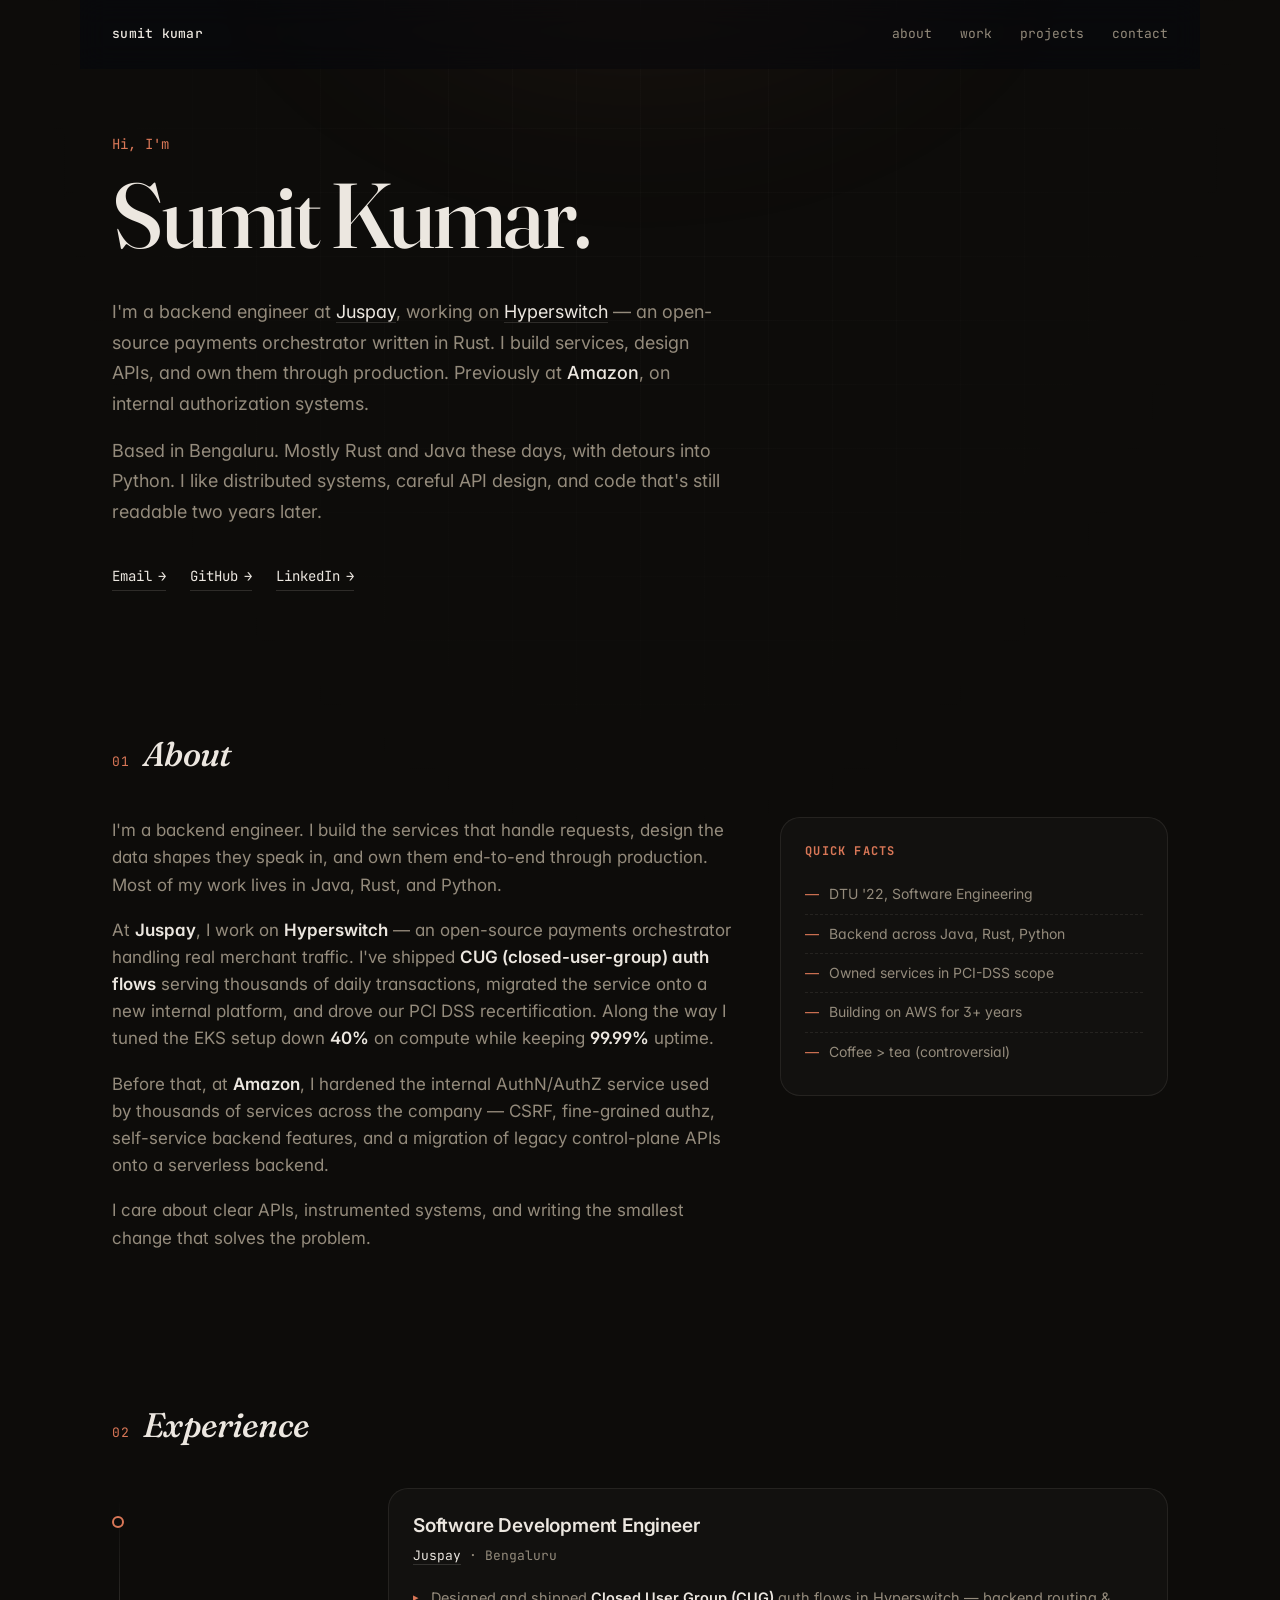
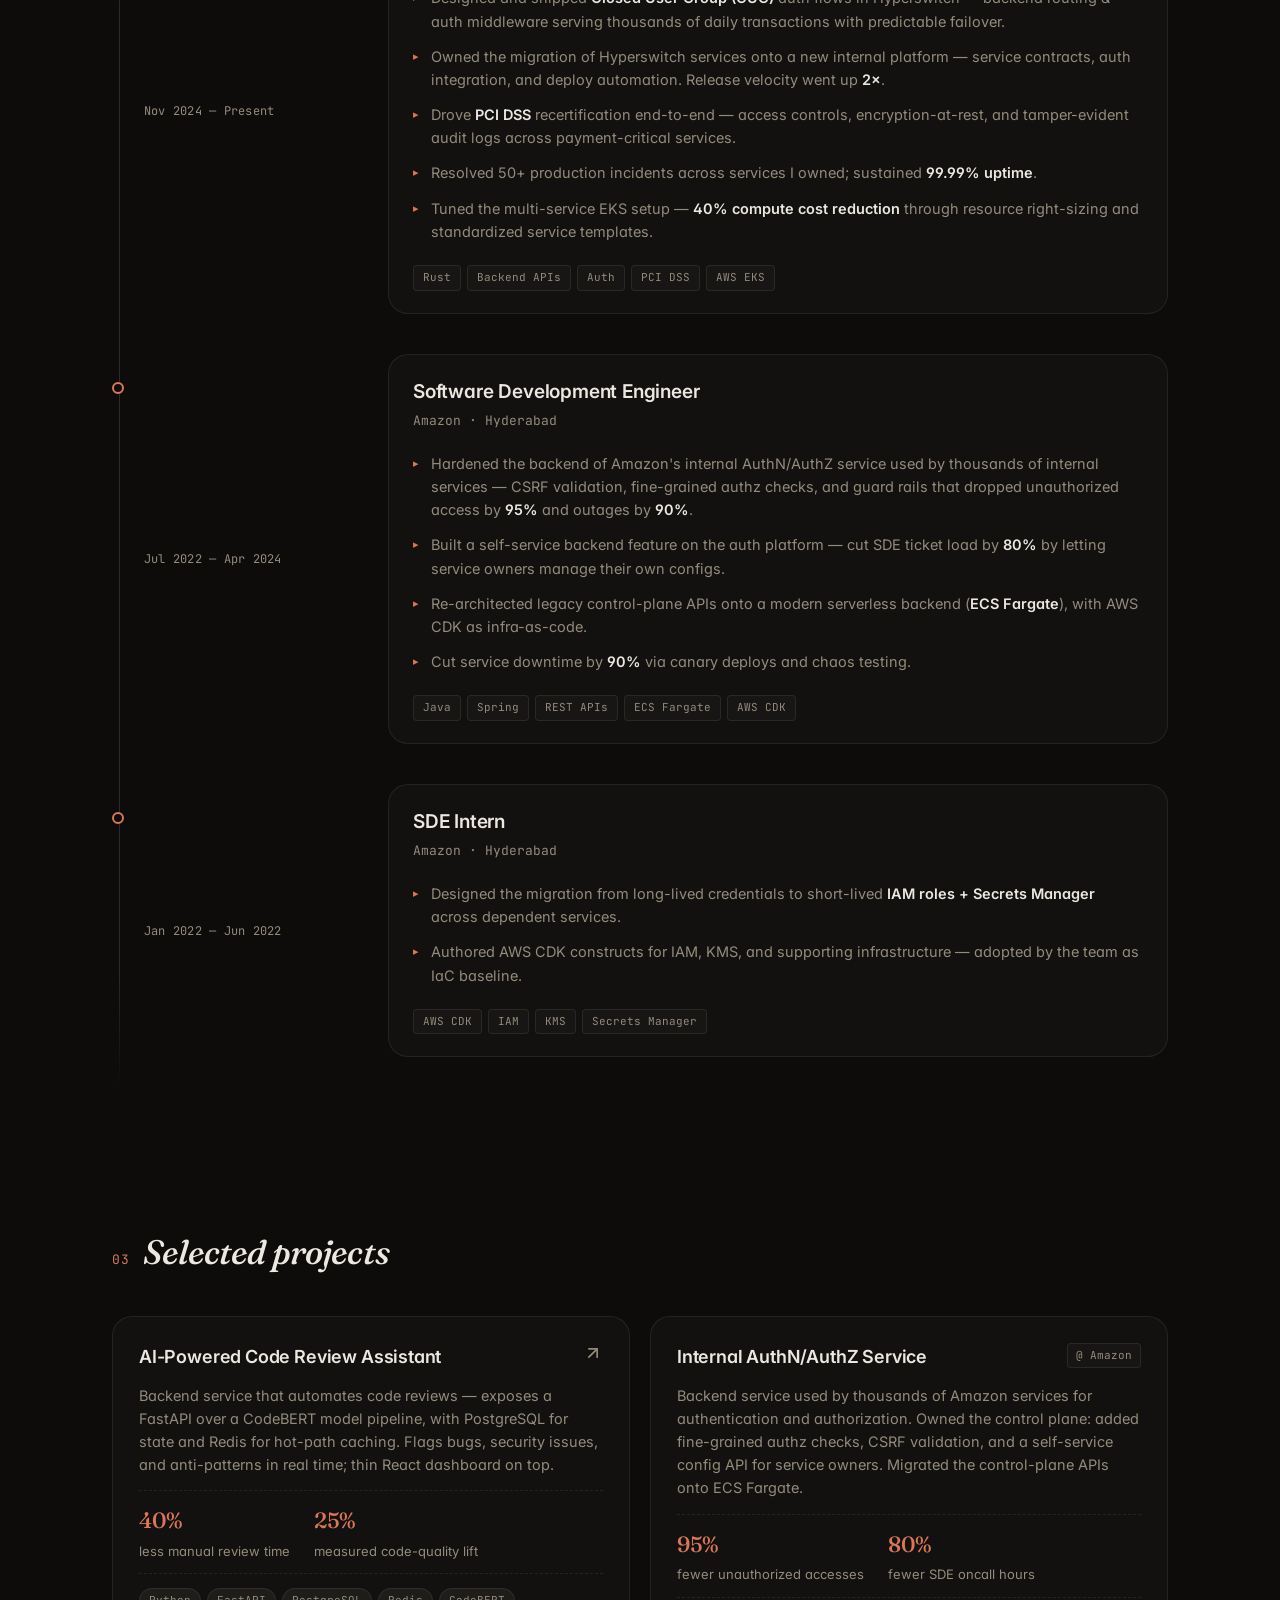
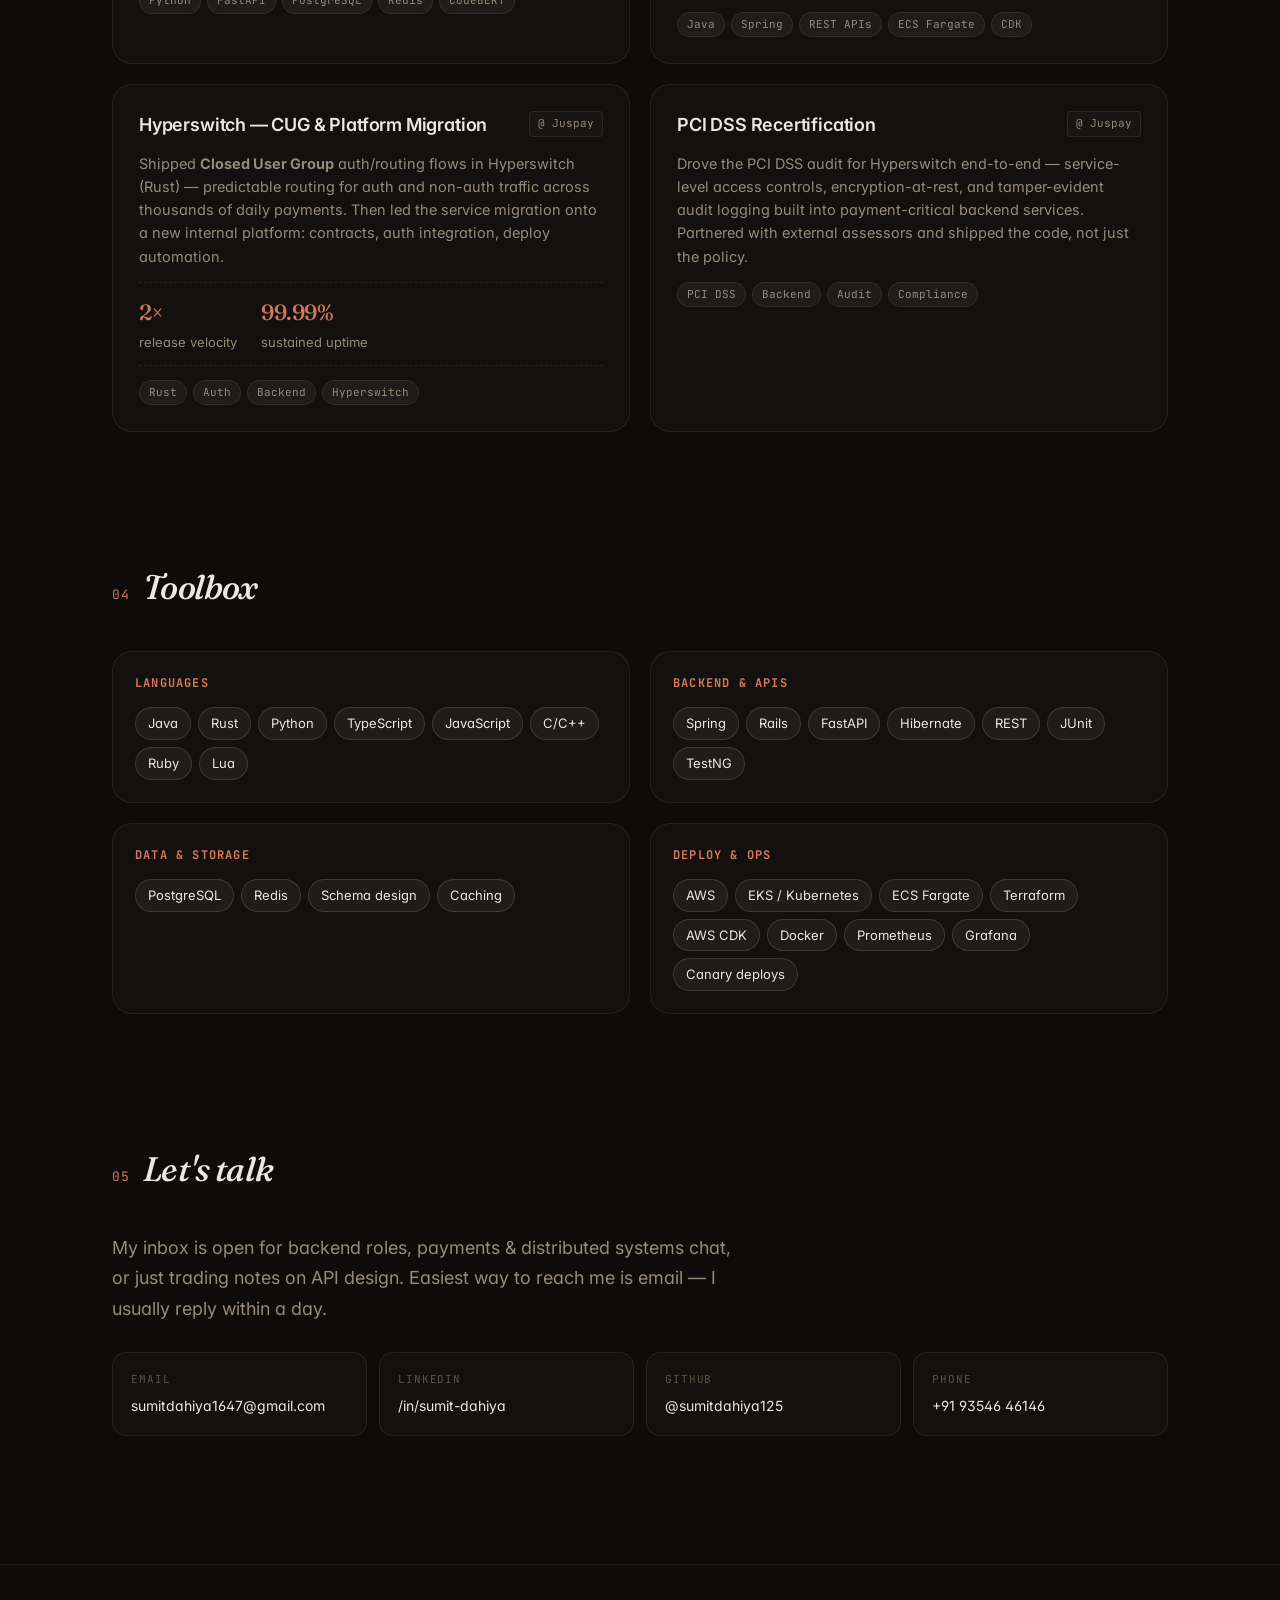
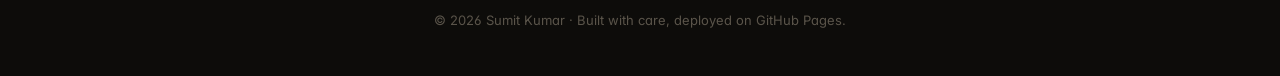
==== commit 174ba59c: "fix: correct LinkedIn URL (extracted from resume PDF link annotation)" ====
--- a/index.html
+++ b/index.html
@@ -69,7 +69,7 @@
             </a>
           </li>
           <li>
-            <a href="https://linkedin.com/in/sumitkumar" target="_blank" rel="noopener">
+            <a href="https://in.linkedin.com/in/sumit-dahiya-666273177" target="_blank" rel="noopener">
               LinkedIn <span aria-hidden="true">→</span>
             </a>
           </li>
@@ -350,9 +350,9 @@
               <span class="contact__label">Email</span>
               <span class="contact__value">sumitdahiya1647@gmail.com</span>
             </a>
-            <a href="https://linkedin.com/in/sumitkumar" target="_blank" rel="noopener" class="contact__card">
+            <a href="https://in.linkedin.com/in/sumit-dahiya-666273177" target="_blank" rel="noopener" class="contact__card">
               <span class="contact__label">LinkedIn</span>
-              <span class="contact__value">/in/sumitkumar</span>
+              <span class="contact__value">/in/sumit-dahiya</span>
             </a>
             <a href="https://github.com/sumitdahiya125" target="_blank" rel="noopener" class="contact__card">
               <span class="contact__label">GitHub</span>
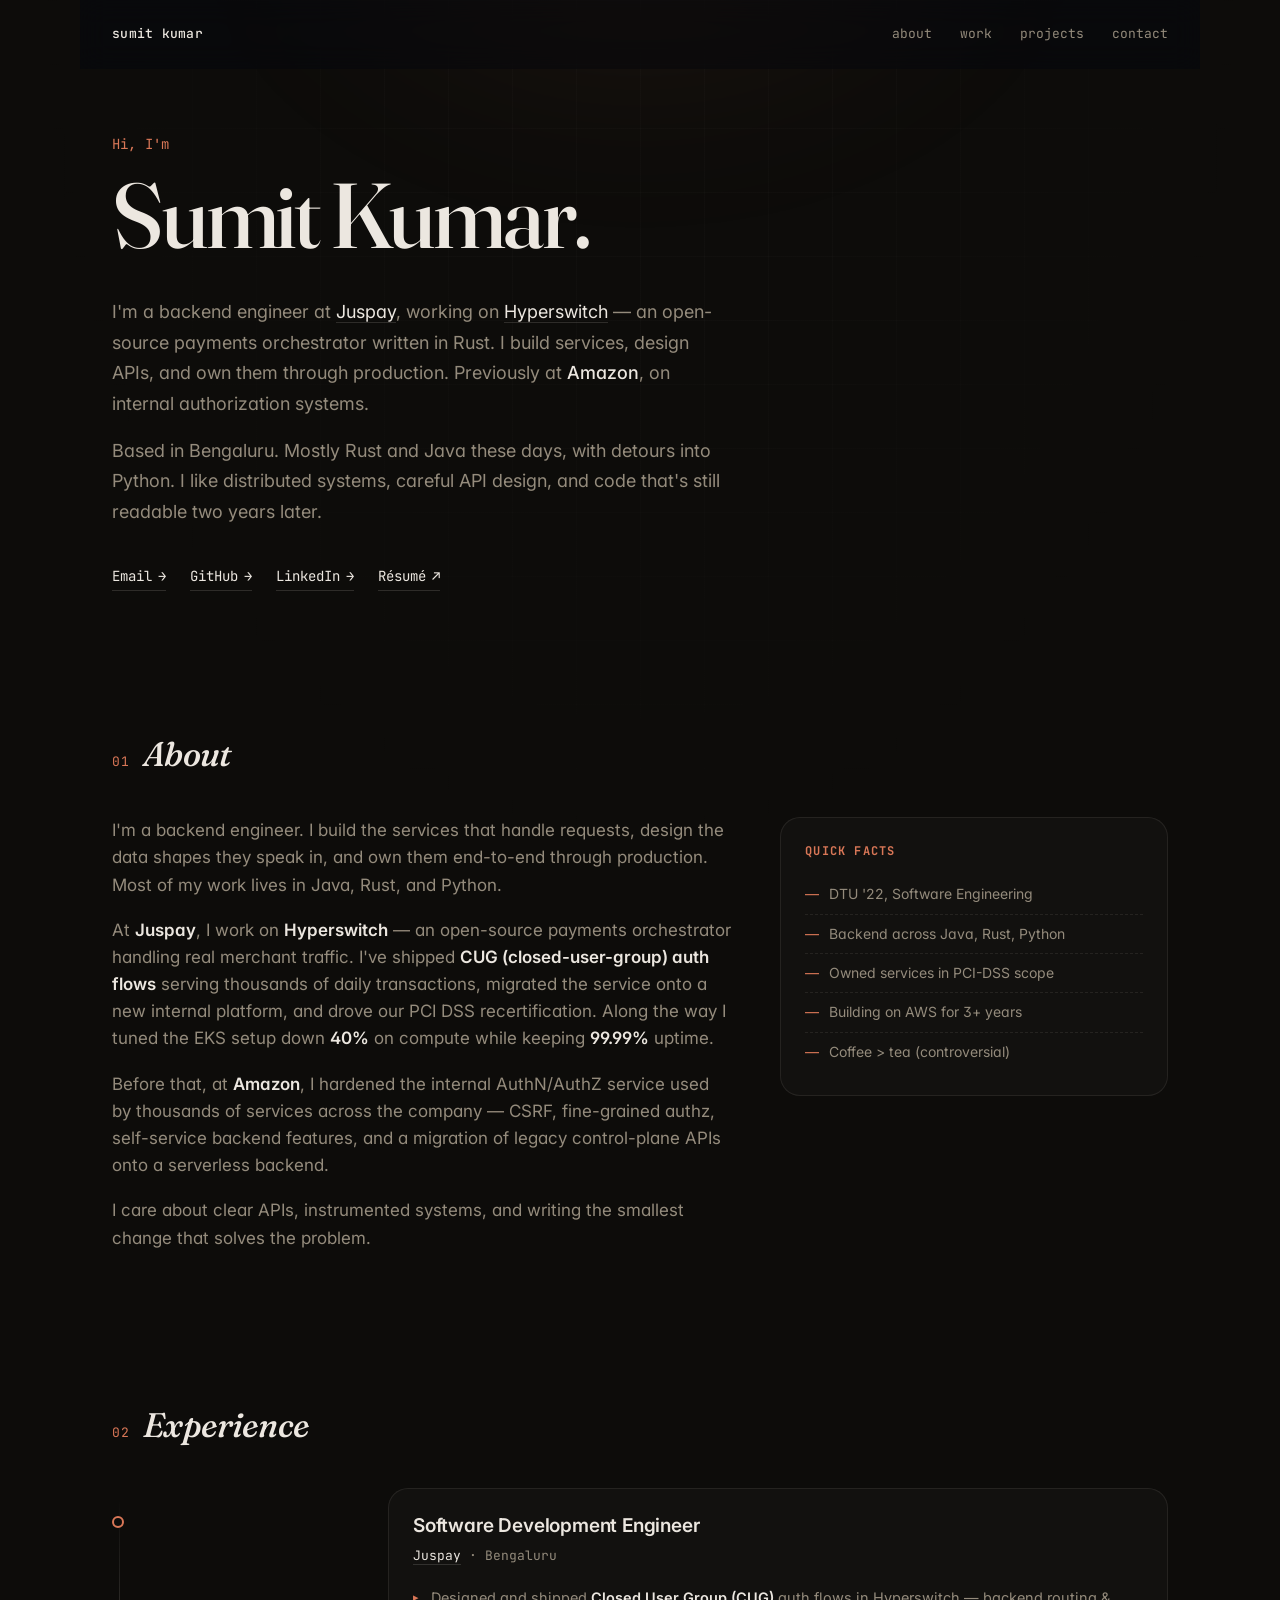
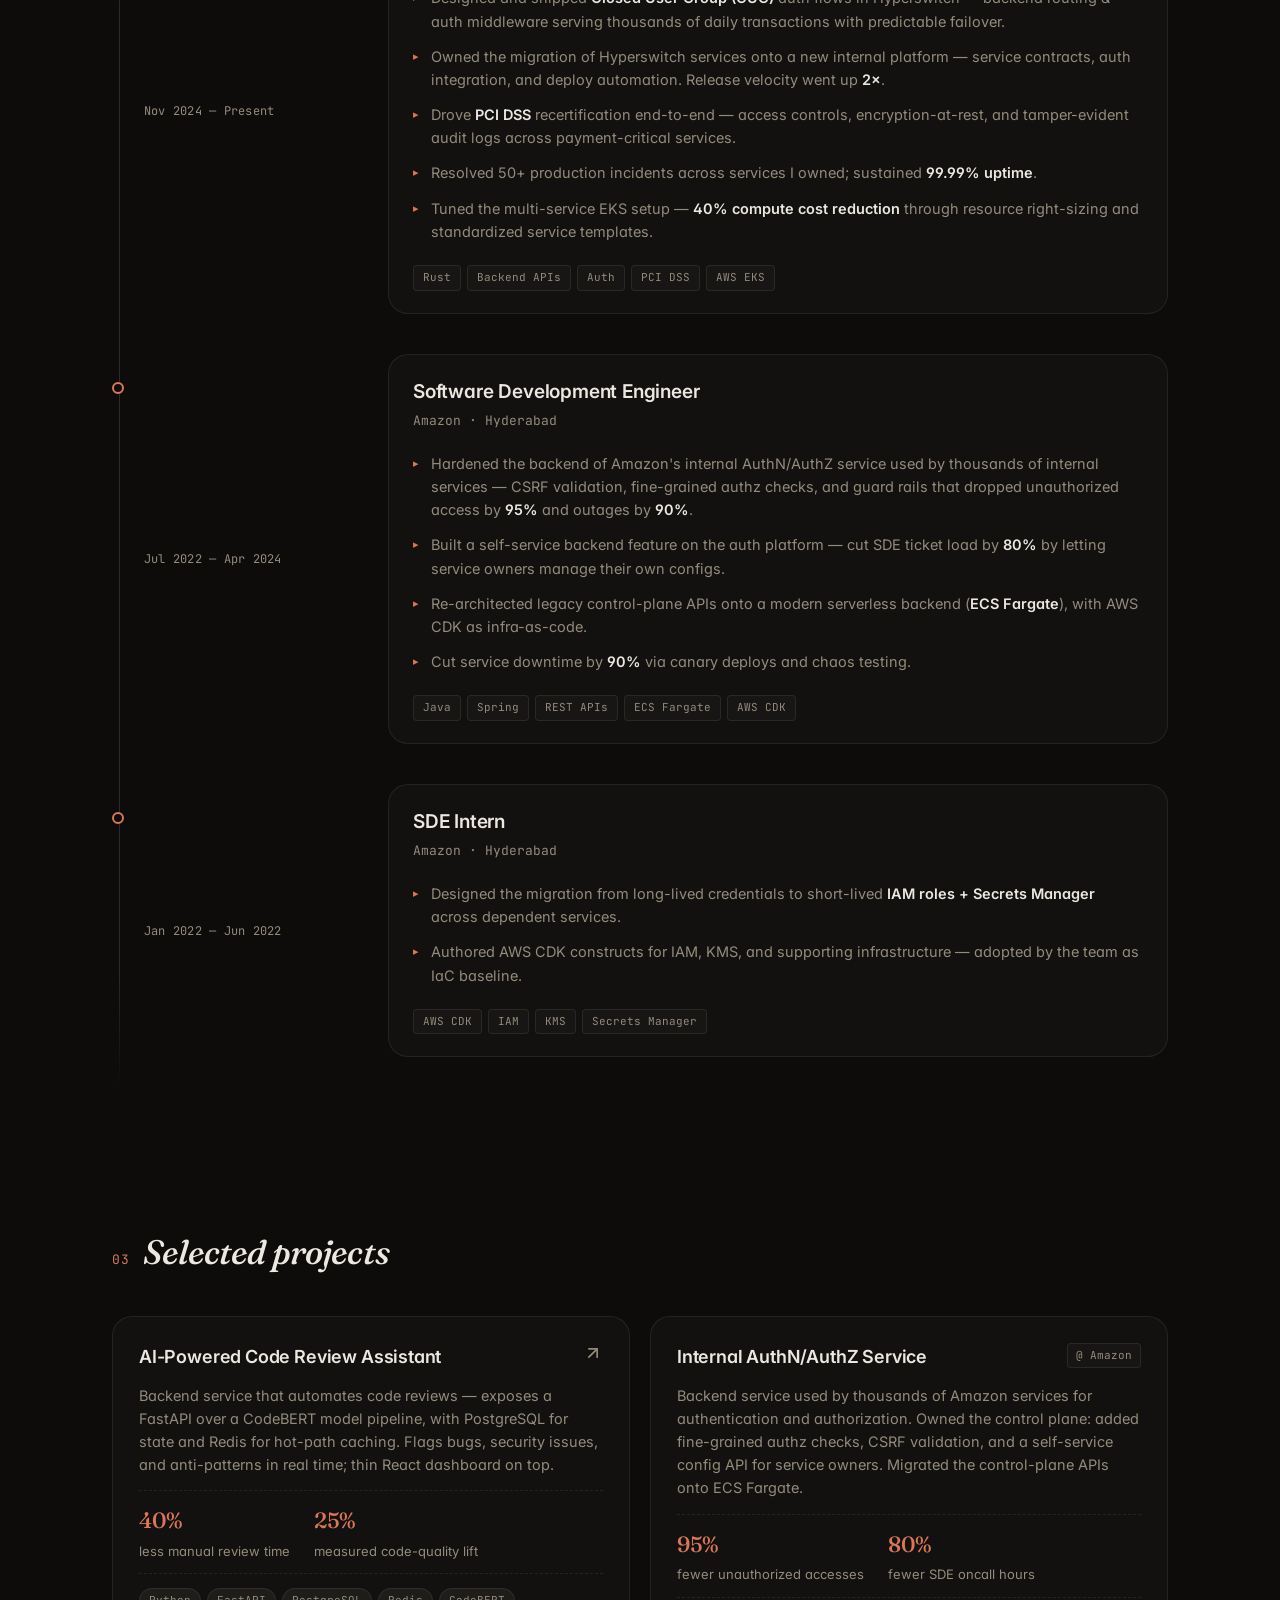
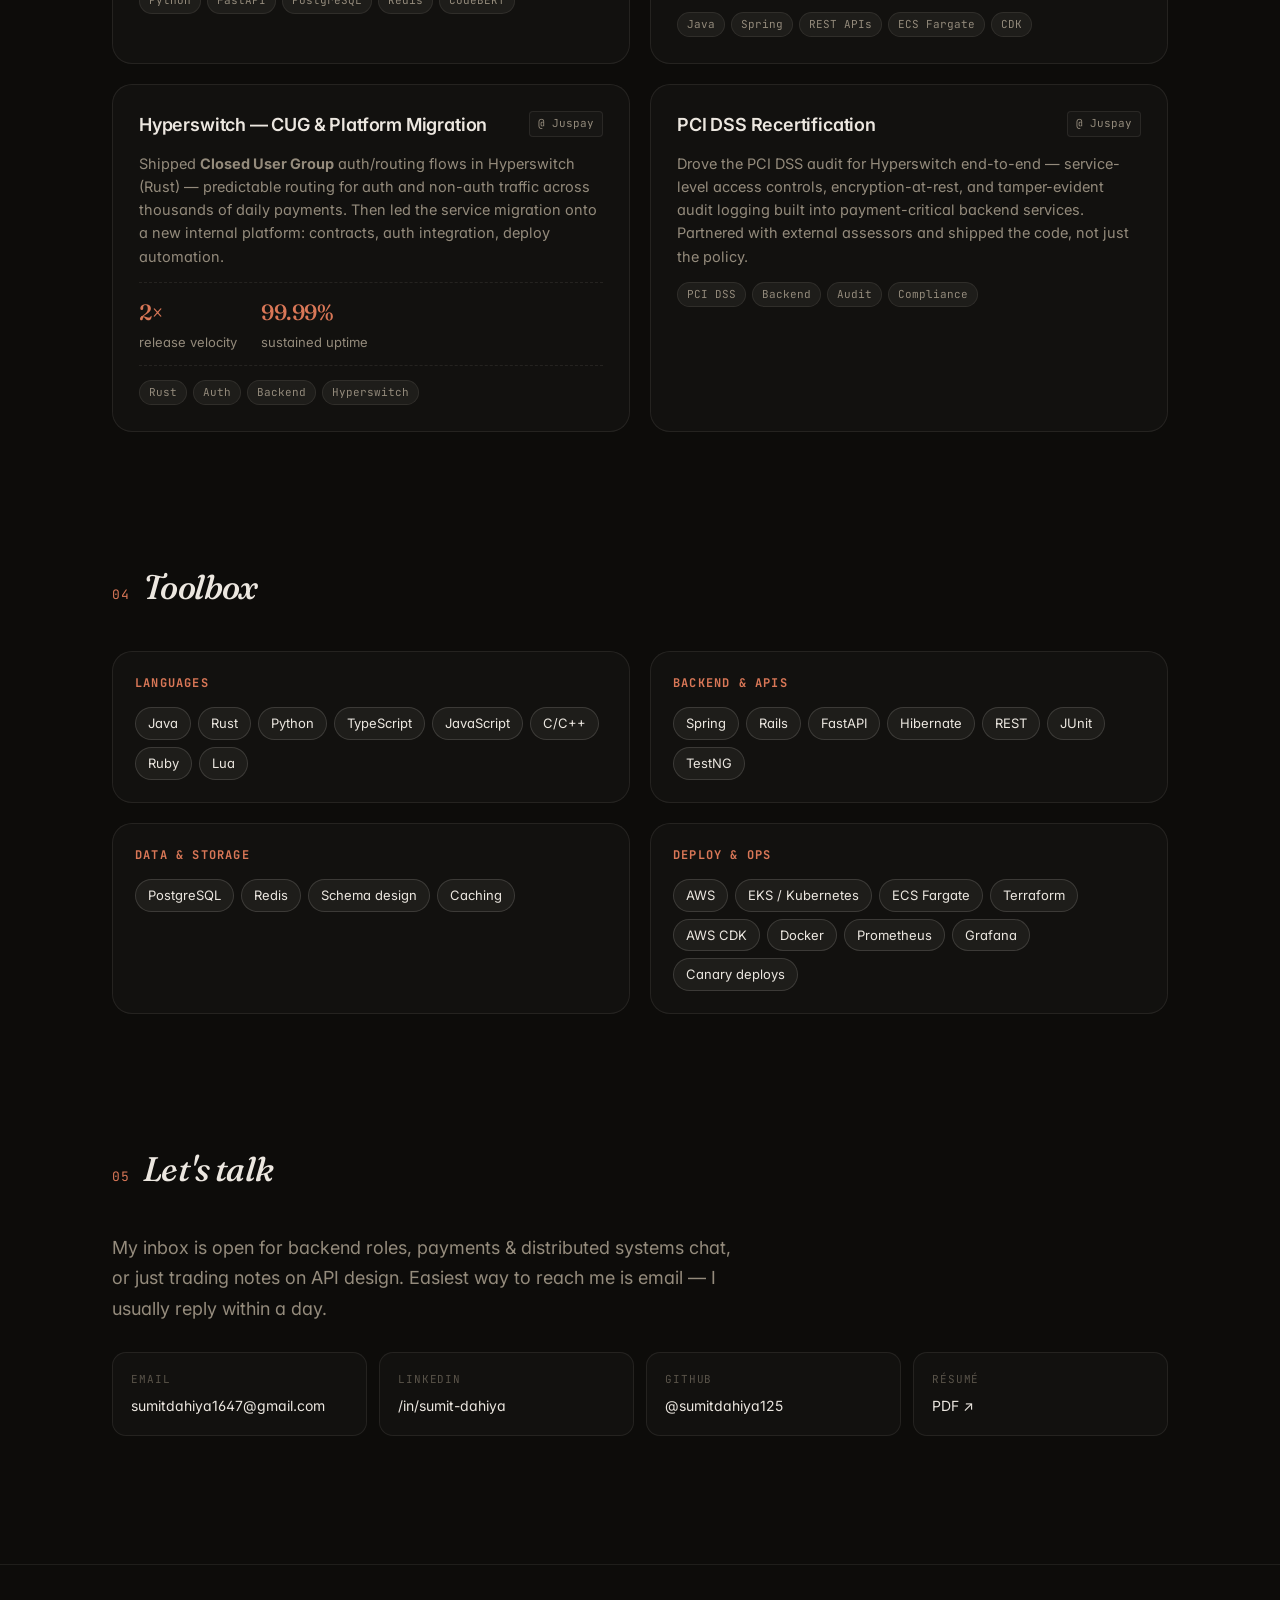
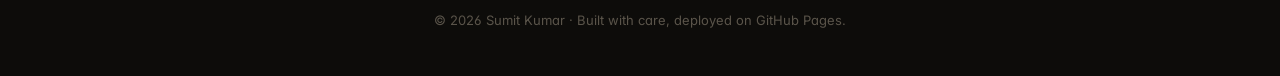
==== commit b97fe261: "feat: OG image, Twitter card, JSON-LD schema, résumé link" ====
--- a/index.html
+++ b/index.html
@@ -7,10 +7,61 @@
     <meta name="description" content="Sumit Kumar — Backend engineer at Juspay, working on Hyperswitch. Previously at Amazon. Java, Rust, Python, distributed systems." />
     <meta name="theme-color" content="#0d0c0a" />
 
-    <meta property="og:title" content="Sumit Kumar — Software Engineer" />
-    <meta property="og:description" content="Software engineer at Juspay, working on Hyperswitch. Previously at Amazon." />
+    <meta property="og:title" content="Sumit Kumar — Backend Engineer" />
+    <meta property="og:description" content="Backend engineer at Juspay, working on Hyperswitch. Java, Rust, Python, distributed systems." />
     <meta property="og:type" content="website" />
     <meta property="og:url" content="https://sumitdahiya125.github.io/Portfolio/" />
+    <meta property="og:image" content="https://sumitdahiya125.github.io/Portfolio/og.png" />
+    <meta property="og:image:width" content="1200" />
+    <meta property="og:image:height" content="630" />
+    <meta name="twitter:card" content="summary_large_image" />
+    <meta name="twitter:title" content="Sumit Kumar — Backend Engineer" />
+    <meta name="twitter:description" content="Backend engineer at Juspay, working on Hyperswitch. Java, Rust, Python, distributed systems." />
+    <meta name="twitter:image" content="https://sumitdahiya125.github.io/Portfolio/og.png" />
+
+    <script type="application/ld+json">
+      {
+        "@context": "https://schema.org",
+        "@type": "Person",
+        "name": "Sumit Kumar",
+        "url": "https://sumitdahiya125.github.io/Portfolio/",
+        "image": "https://sumitdahiya125.github.io/Portfolio/og.png",
+        "jobTitle": "Backend Engineer",
+        "description": "Backend engineer at Juspay working on Hyperswitch. Previously at Amazon.",
+        "worksFor": {
+          "@type": "Organization",
+          "name": "Juspay",
+          "url": "https://juspay.in"
+        },
+        "alumniOf": {
+          "@type": "CollegeOrUniversity",
+          "name": "Delhi Technological University",
+          "sameAs": "https://en.wikipedia.org/wiki/Delhi_Technological_University"
+        },
+        "email": "mailto:sumitdahiya1647@gmail.com",
+        "address": {
+          "@type": "PostalAddress",
+          "addressLocality": "Bengaluru",
+          "addressCountry": "IN"
+        },
+        "sameAs": [
+          "https://github.com/sumitdahiya125",
+          "https://in.linkedin.com/in/sumit-dahiya-666273177"
+        ],
+        "knowsAbout": [
+          "Backend Engineering",
+          "Distributed Systems",
+          "Payments Systems",
+          "API Design",
+          "Rust",
+          "Java",
+          "Python",
+          "AWS",
+          "Kubernetes",
+          "PostgreSQL"
+        ]
+      }
+    </script>
 
     <link rel="icon" href="data:image/svg+xml,%3Csvg xmlns='http://www.w3.org/2000/svg' viewBox='0 0 100 100'%3E%3Ctext y='.9em' font-size='80' font-family='Georgia,serif' fill='%23d97757'%3ESK%3C/text%3E%3C/svg%3E" />
     <link rel="preconnect" href="https://fonts.googleapis.com" />
@@ -73,6 +124,11 @@
               LinkedIn <span aria-hidden="true">→</span>
             </a>
           </li>
+          <li>
+            <a href="resume.pdf" target="_blank" rel="noopener">
+              Résumé <span aria-hidden="true">↗</span>
+            </a>
+          </li>
         </ul>
       </section>
 
@@ -358,9 +414,9 @@
               <span class="contact__label">GitHub</span>
               <span class="contact__value">@sumitdahiya125</span>
             </a>
-            <a href="tel:+919354646146" class="contact__card">
-              <span class="contact__label">Phone</span>
-              <span class="contact__value">+91 93546 46146</span>
+            <a href="resume.pdf" target="_blank" rel="noopener" class="contact__card">
+              <span class="contact__label">Résumé</span>
+              <span class="contact__value">PDF ↗</span>
             </a>
           </div>
         </div>
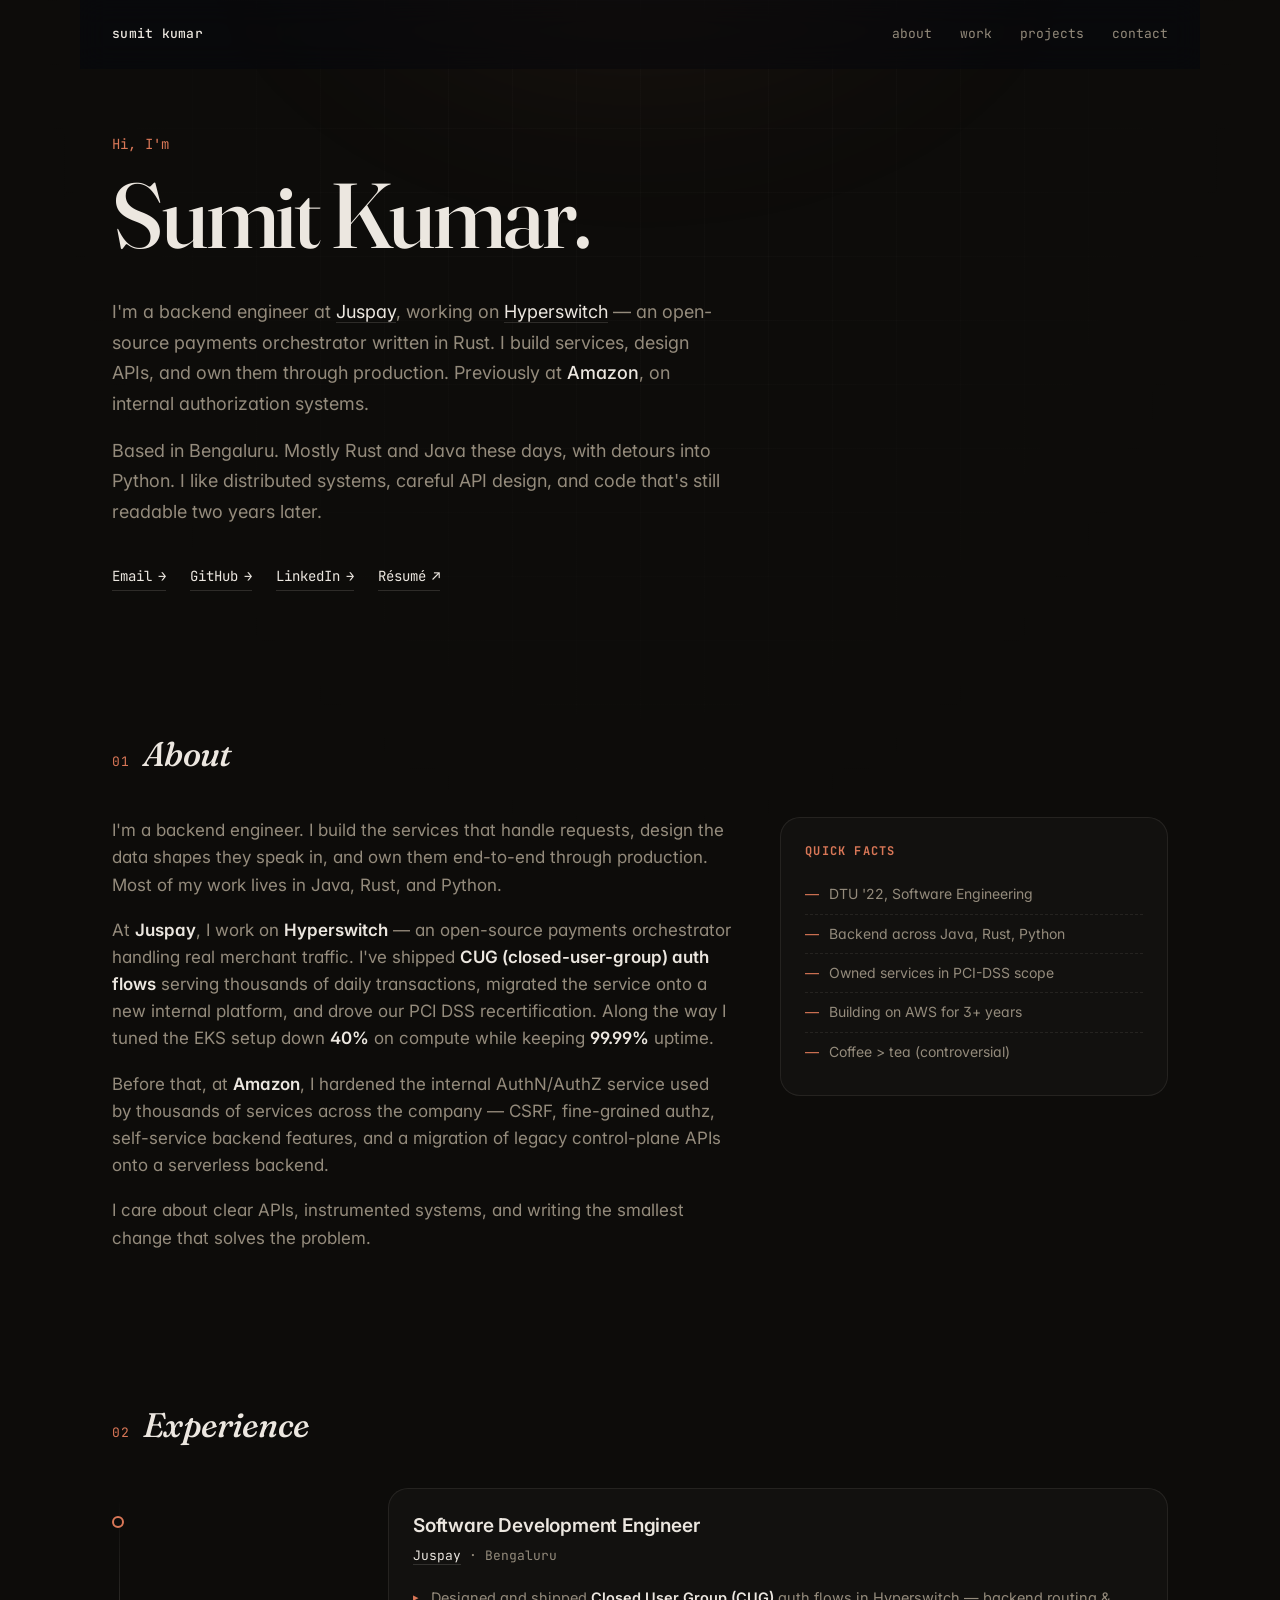
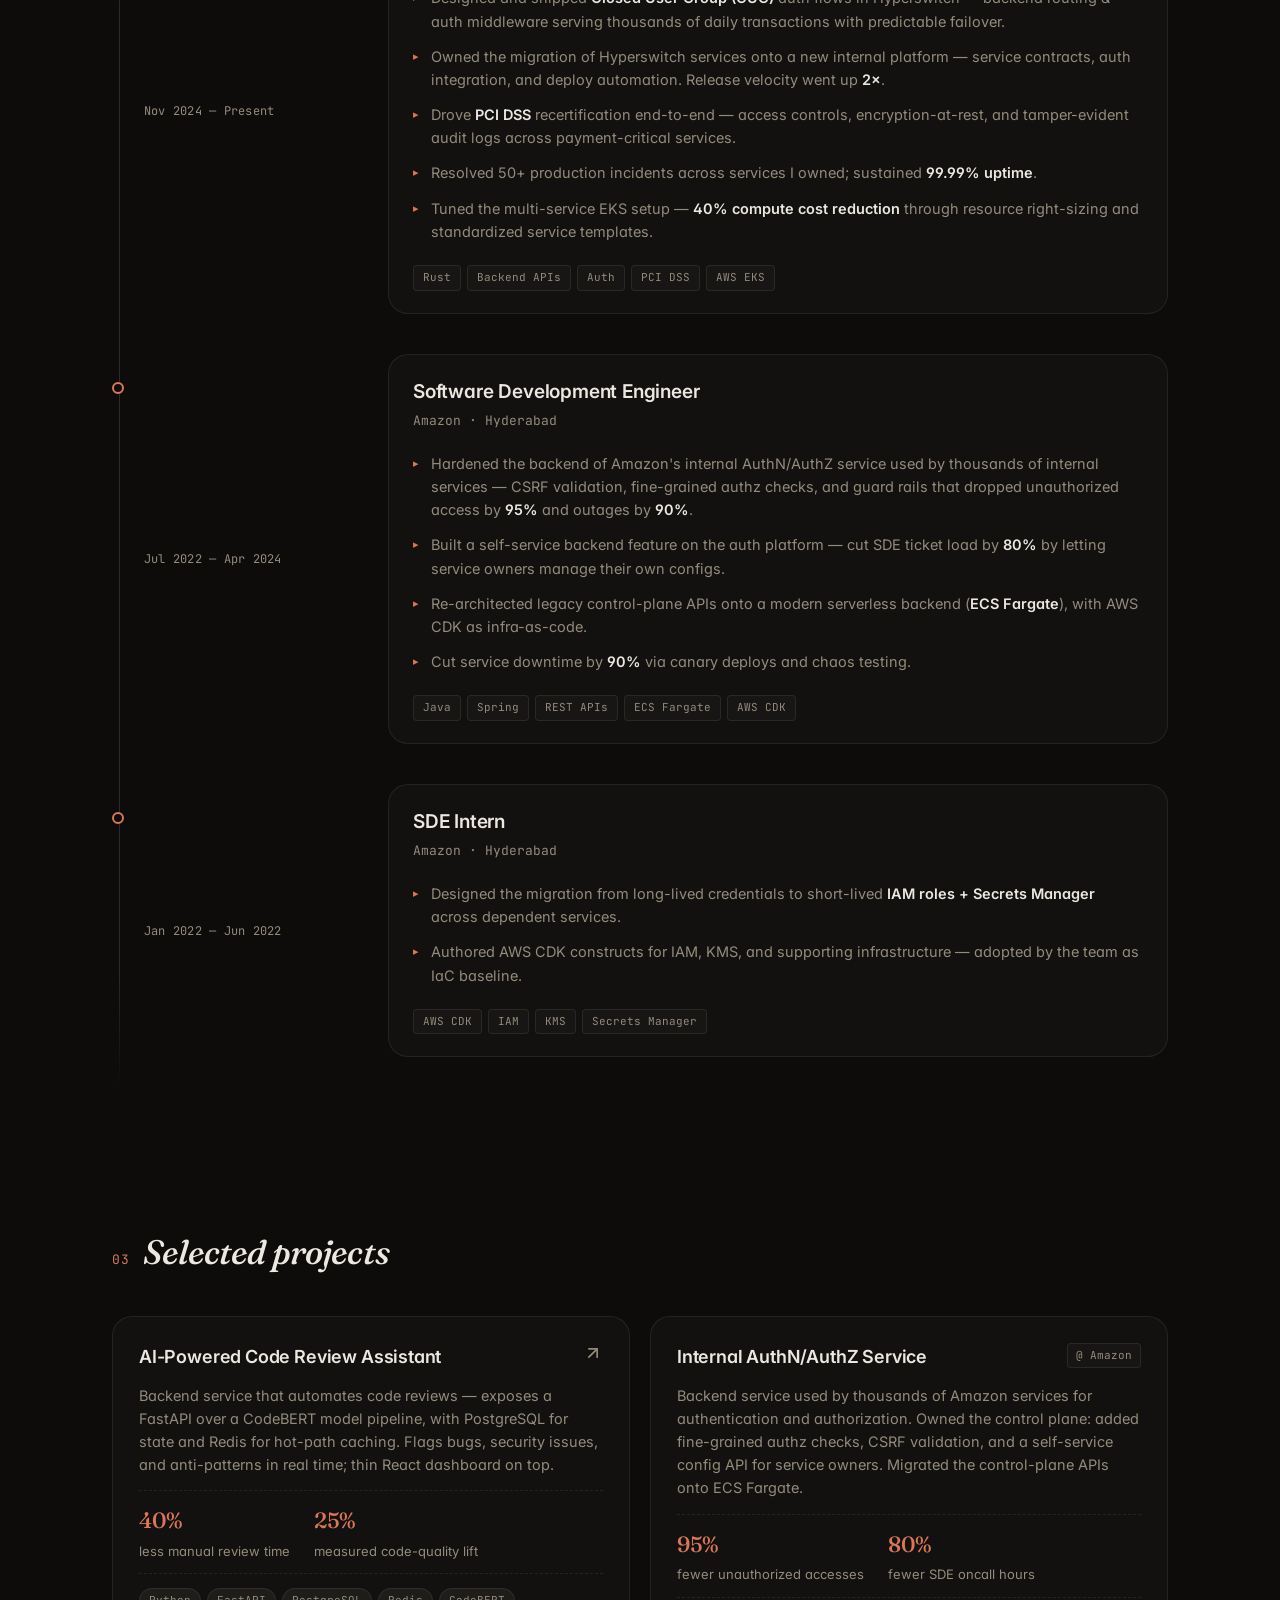
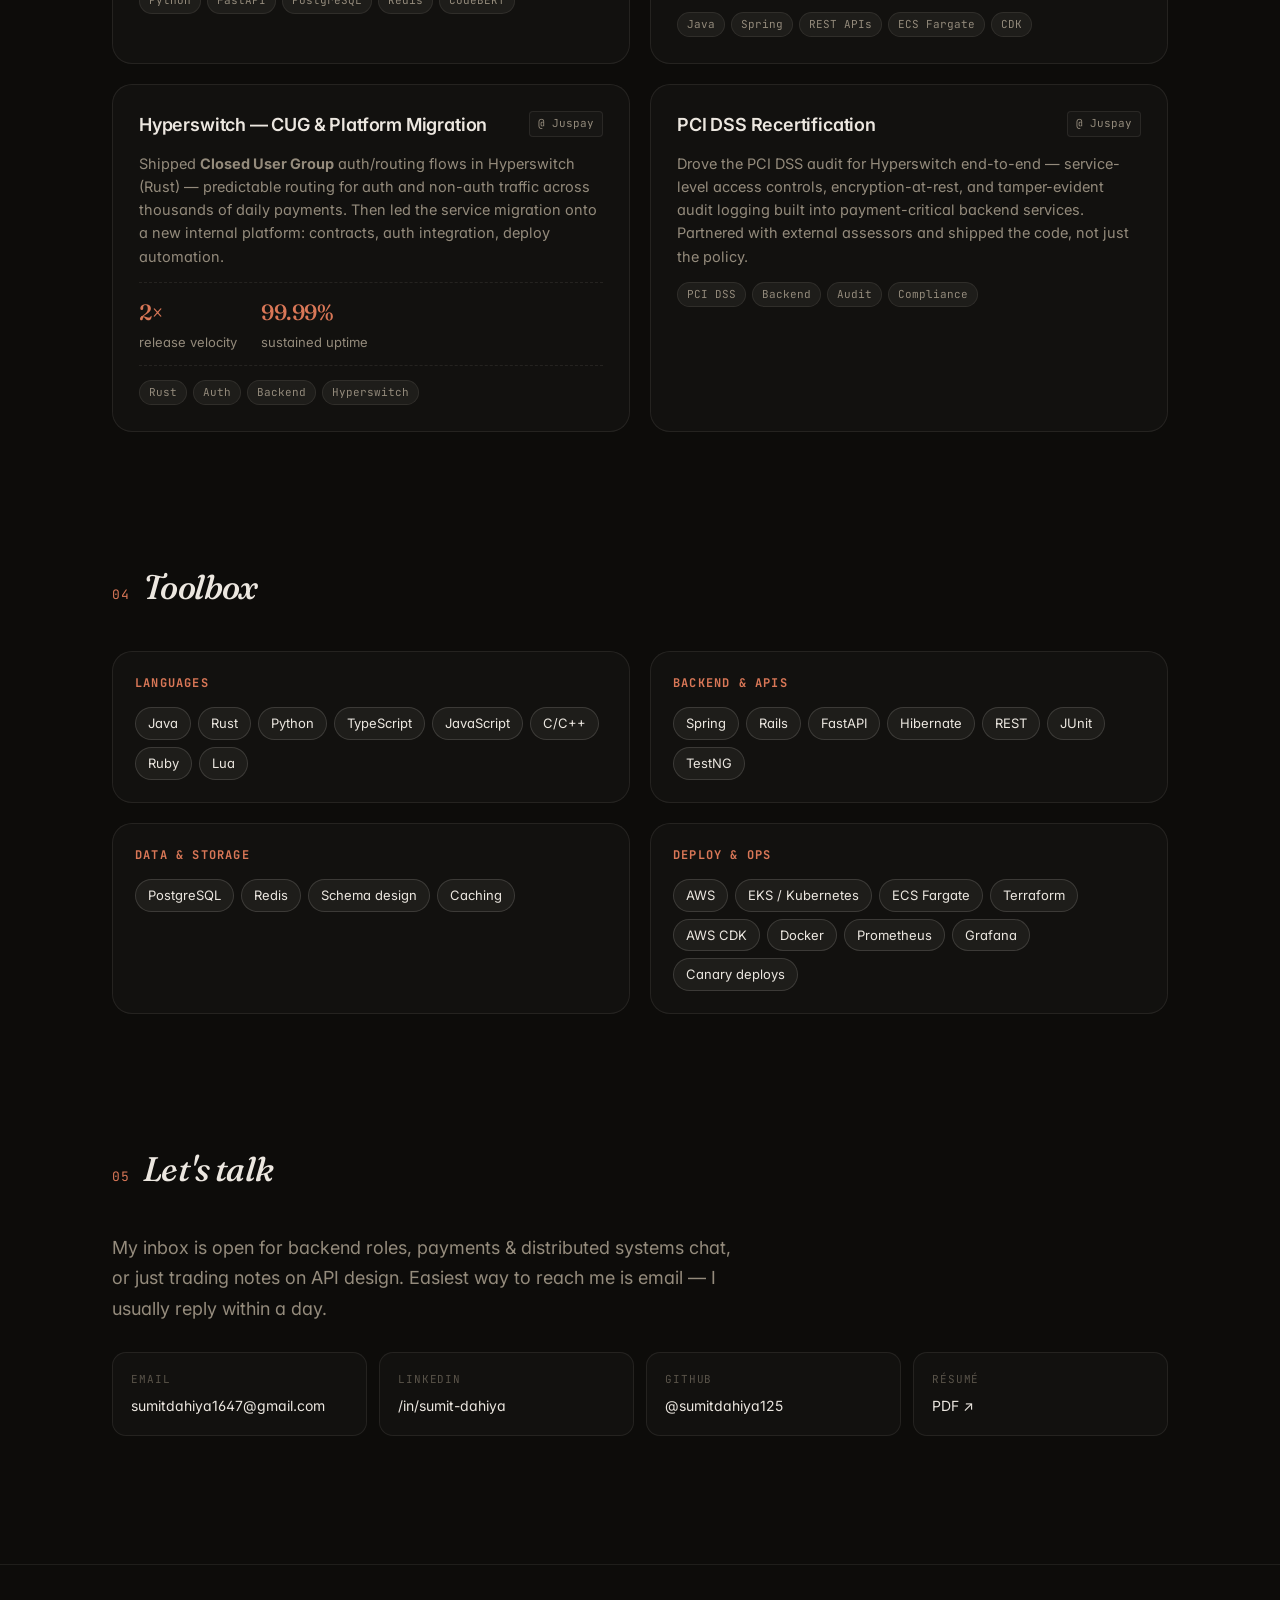
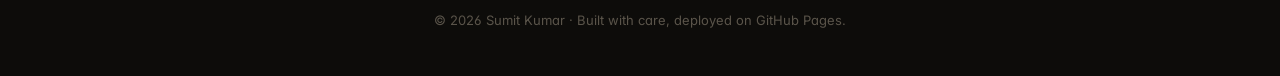
==== commit 42c2d380: "fix: link AI Code Review project to its actual repo" ====
--- a/index.html
+++ b/index.html
@@ -125,7 +125,13 @@
             </a>
           </li>
           <li>
-            <a href="resume.pdf" target="_blank" rel="noopener">
+            <a
+              href="resume.pdf"
+              target="_blank"
+              rel="noopener"
+              data-goatcounter-click="resume.pdf"
+              data-goatcounter-title="Résumé download (hero)"
+            >
               Résumé <span aria-hidden="true">↗</span>
             </a>
           </li>
@@ -265,7 +271,7 @@
           <article class="project">
             <div class="project__head">
               <h3>AI-Powered Code Review Assistant</h3>
-              <a class="project__link" href="https://github.com/sumitdahiya125" target="_blank" rel="noopener" aria-label="View on GitHub">
+              <a class="project__link" href="https://github.com/sumitdahiya125/ai-powered-code-review-assistant" target="_blank" rel="noopener" aria-label="View on GitHub">
                 <svg width="20" height="20" viewBox="0 0 24 24" fill="none" stroke="currentColor" stroke-width="2" stroke-linecap="round" stroke-linejoin="round"><path d="M7 17 17 7"/><path d="M7 7h10v10"/></svg>
               </a>
             </div>
@@ -414,7 +420,14 @@
               <span class="contact__label">GitHub</span>
               <span class="contact__value">@sumitdahiya125</span>
             </a>
-            <a href="resume.pdf" target="_blank" rel="noopener" class="contact__card">
+            <a
+              href="resume.pdf"
+              target="_blank"
+              rel="noopener"
+              class="contact__card"
+              data-goatcounter-click="resume.pdf"
+              data-goatcounter-title="Résumé download (contact)"
+            >
               <span class="contact__label">Résumé</span>
               <span class="contact__value">PDF ↗</span>
             </a>
@@ -428,5 +441,12 @@
     </footer>
 
     <script src="script.js" defer></script>
+
+    <!-- GoatCounter analytics — privacy-friendly, no cookies, no PII -->
+    <script
+      data-goatcounter="https://sumitkumar.goatcounter.com/count"
+      async
+      src="//gc.zgo.at/count.js"
+    ></script>
   </body>
 </html>
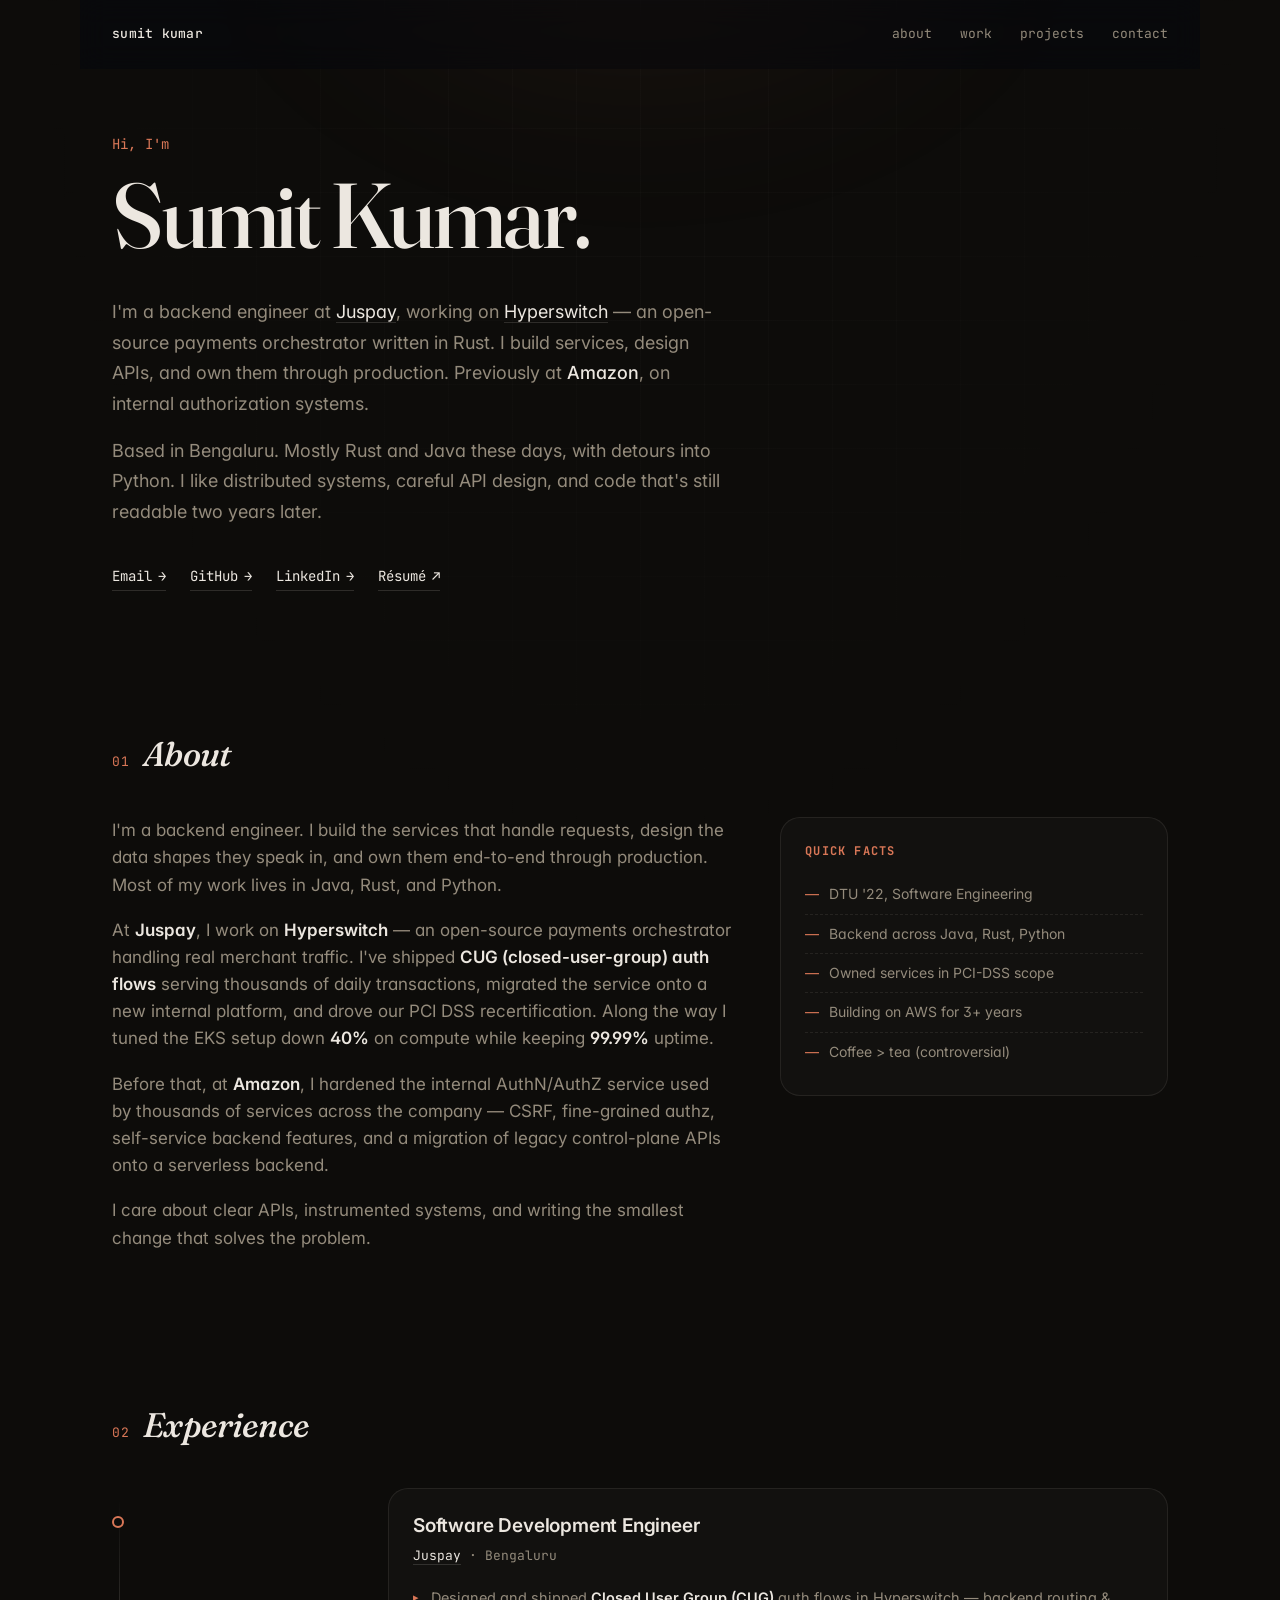
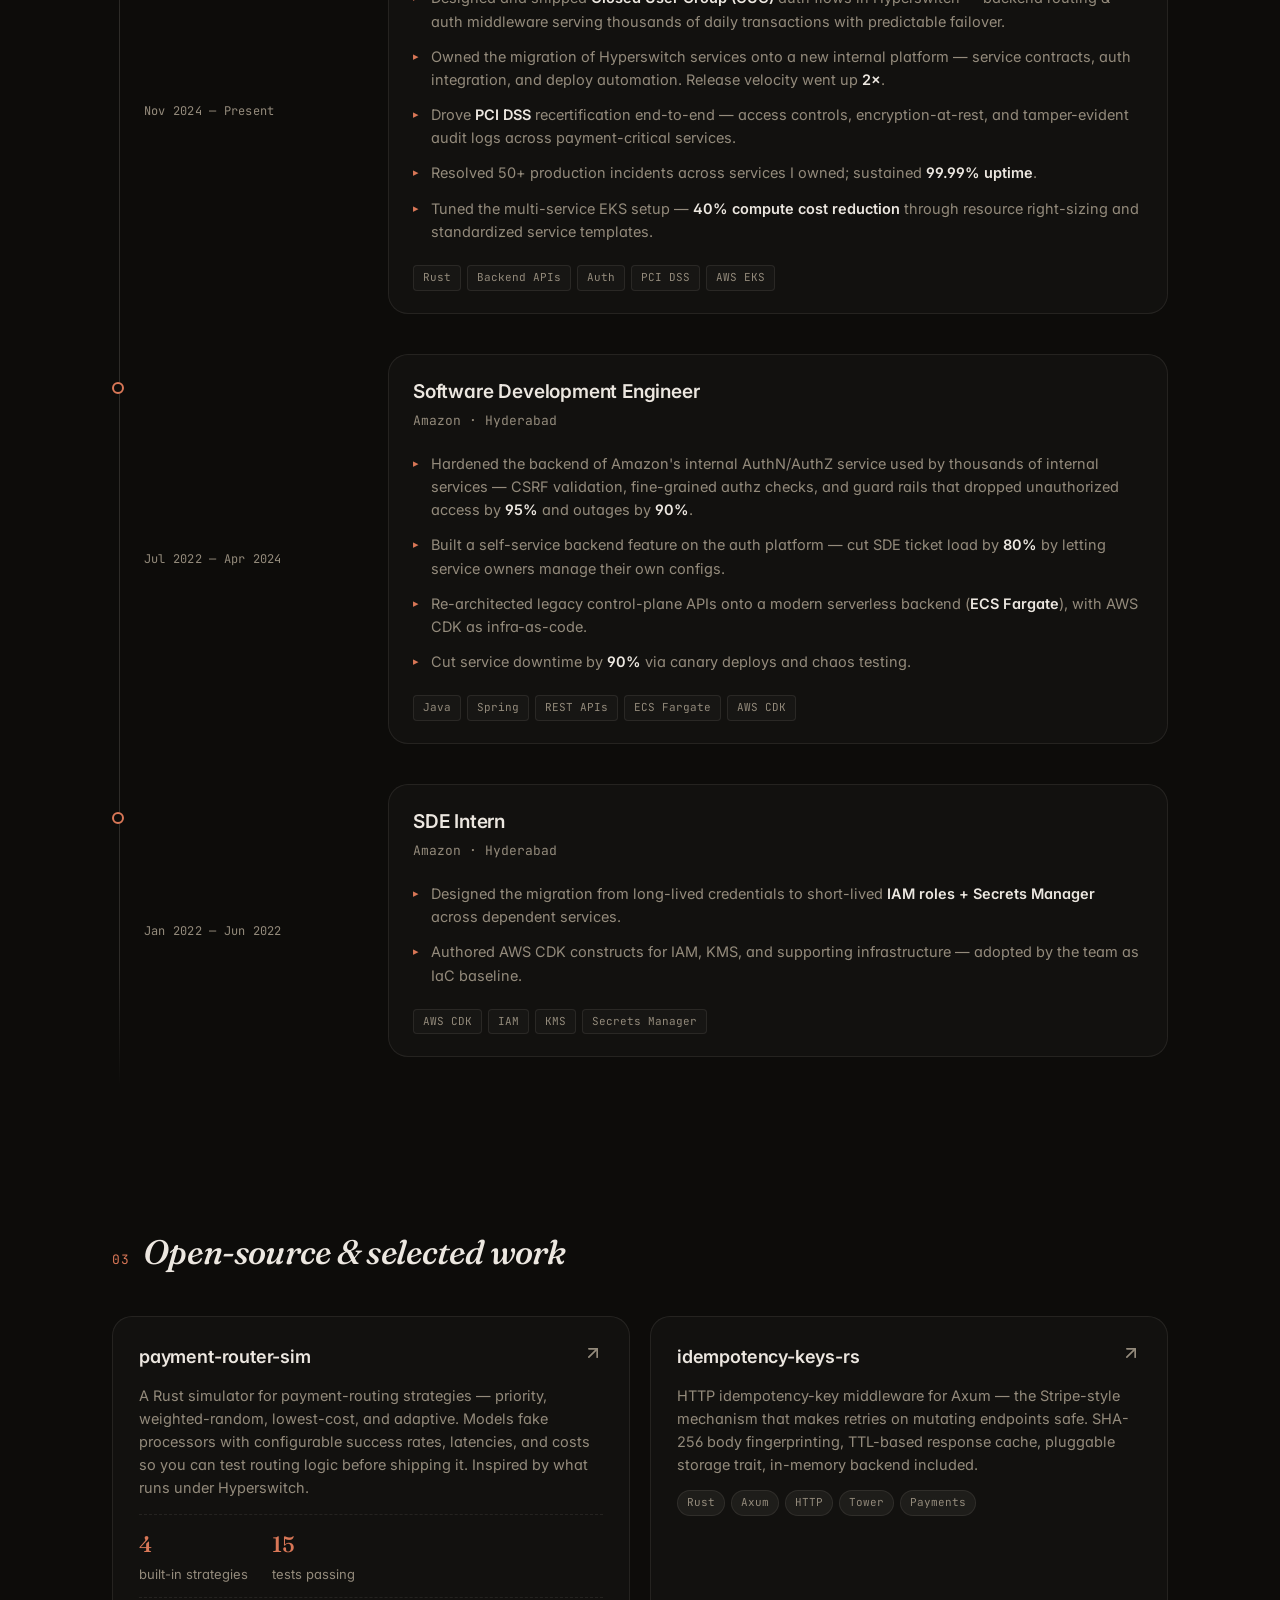
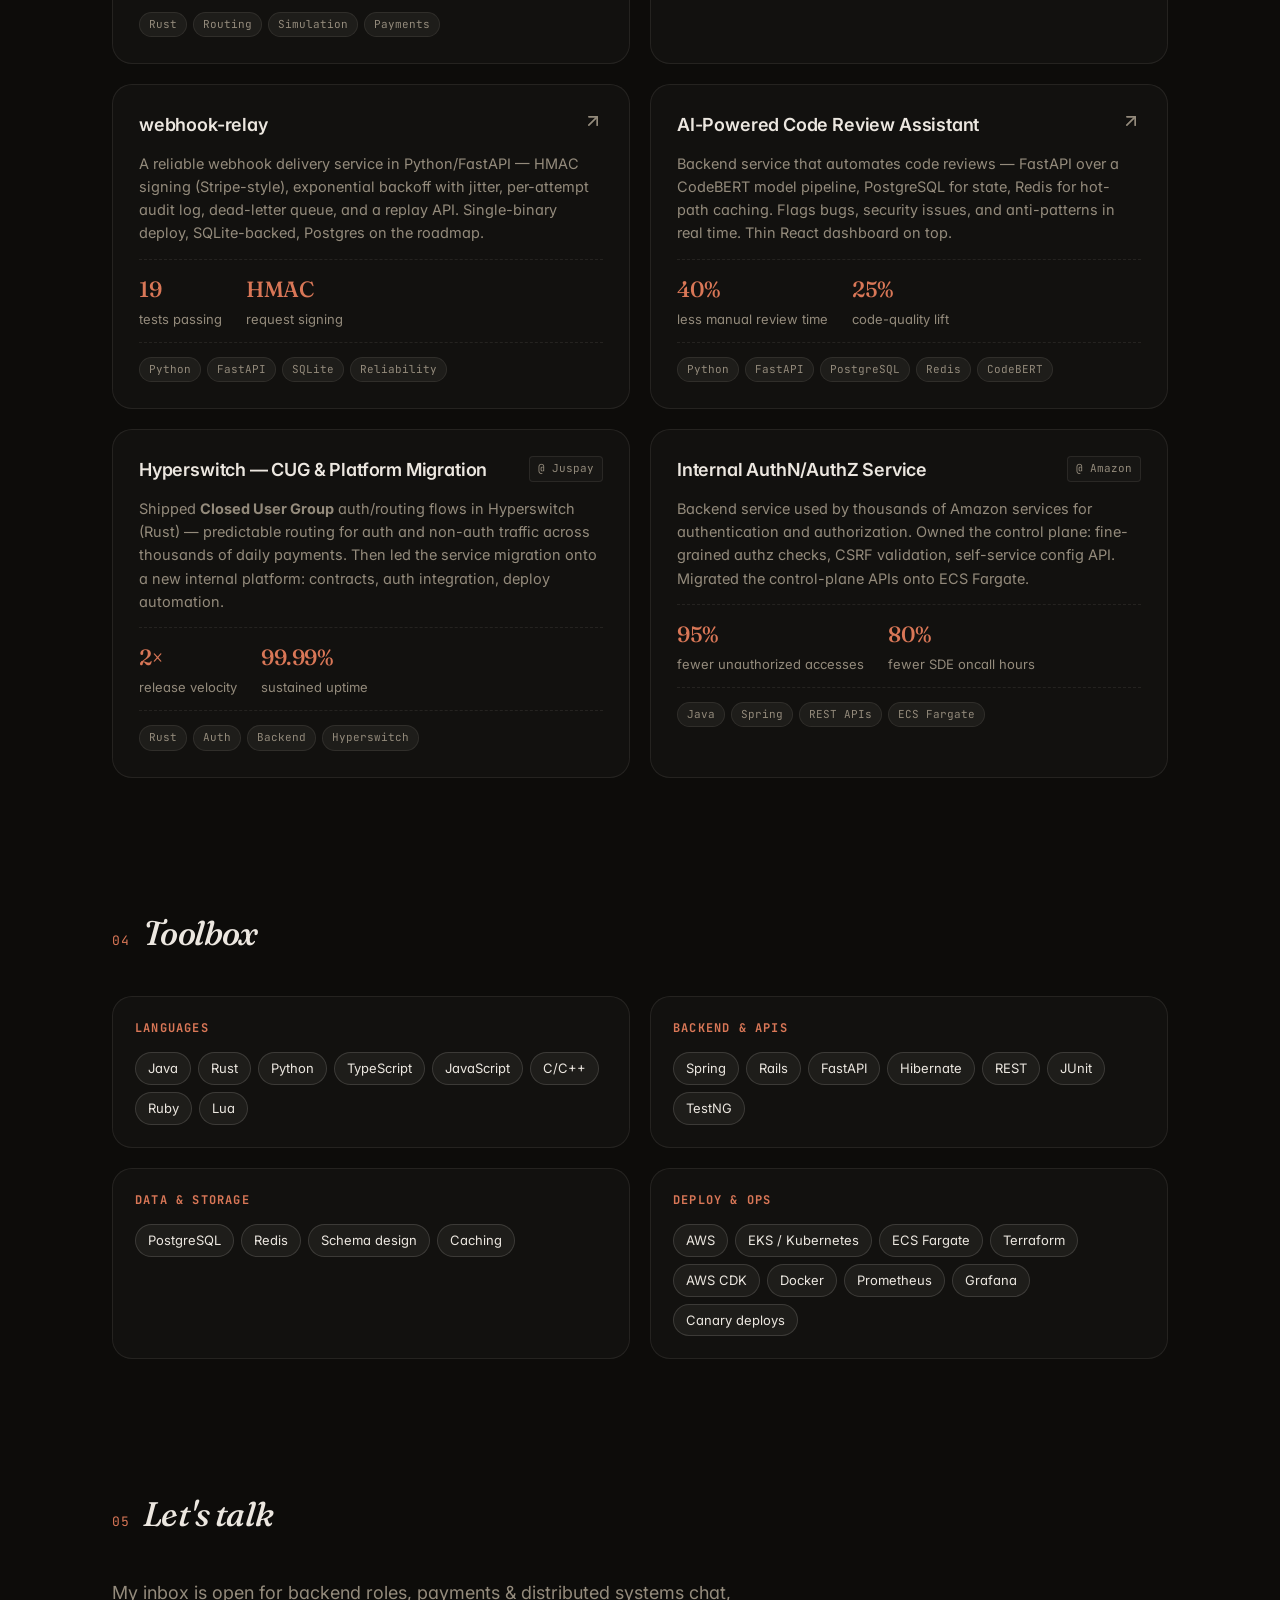
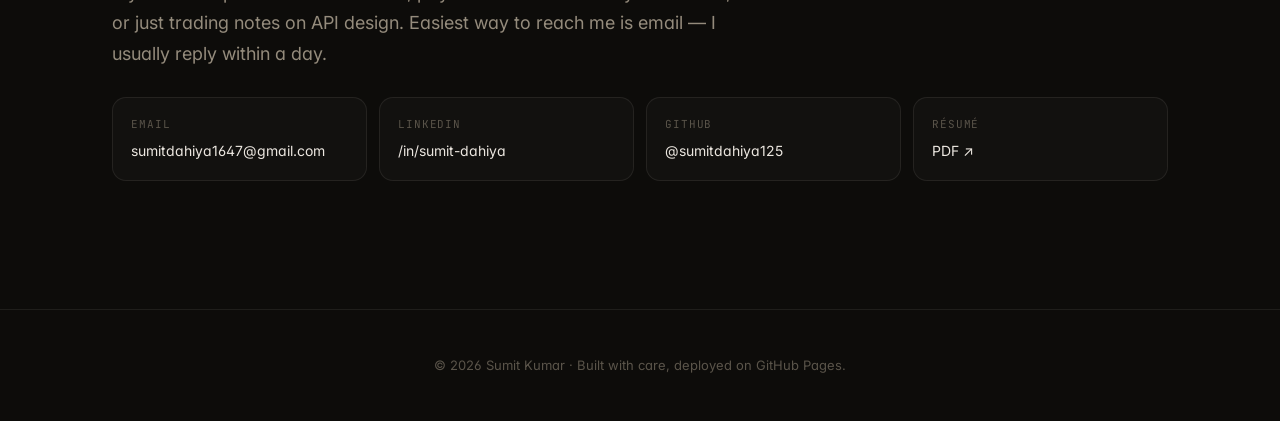
==== commit 03209f18: "feat: showcase 3 new open-source projects (payment-router-sim, idempotency-keys-rs, webhook-relay)" ====
--- a/index.html
+++ b/index.html
@@ -264,10 +264,73 @@
       <section id="projects" class="section">
         <div class="section__header">
           <span class="section__num">03</span>
-          <h2 class="section__title">Selected projects</h2>
+          <h2 class="section__title">Open-source &amp; selected work</h2>
         </div>
 
         <div class="projects">
+          <article class="project">
+            <div class="project__head">
+              <h3>payment-router-sim</h3>
+              <a class="project__link" href="https://github.com/sumitdahiya125/payment-router-sim" target="_blank" rel="noopener" aria-label="View on GitHub">
+                <svg width="20" height="20" viewBox="0 0 24 24" fill="none" stroke="currentColor" stroke-width="2" stroke-linecap="round" stroke-linejoin="round"><path d="M7 17 17 7"/><path d="M7 7h10v10"/></svg>
+              </a>
+            </div>
+            <p>
+              A Rust simulator for payment-routing strategies — priority,
+              weighted-random, lowest-cost, and adaptive. Models fake
+              processors with configurable success rates, latencies, and
+              costs so you can test routing logic before shipping it.
+              Inspired by what runs under Hyperswitch.
+            </p>
+            <ul class="project__metrics">
+              <li><strong>4</strong> built-in strategies</li>
+              <li><strong>15</strong> tests passing</li>
+            </ul>
+            <div class="project__tags">
+              <span>Rust</span><span>Routing</span><span>Simulation</span><span>Payments</span>
+            </div>
+          </article>
+
+          <article class="project">
+            <div class="project__head">
+              <h3>idempotency-keys-rs</h3>
+              <a class="project__link" href="https://github.com/sumitdahiya125/idempotency-keys-rs" target="_blank" rel="noopener" aria-label="View on GitHub">
+                <svg width="20" height="20" viewBox="0 0 24 24" fill="none" stroke="currentColor" stroke-width="2" stroke-linecap="round" stroke-linejoin="round"><path d="M7 17 17 7"/><path d="M7 7h10v10"/></svg>
+              </a>
+            </div>
+            <p>
+              HTTP idempotency-key middleware for Axum — the Stripe-style
+              mechanism that makes retries on mutating endpoints safe.
+              SHA-256 body fingerprinting, TTL-based response cache,
+              pluggable storage trait, in-memory backend included.
+            </p>
+            <div class="project__tags">
+              <span>Rust</span><span>Axum</span><span>HTTP</span><span>Tower</span><span>Payments</span>
+            </div>
+          </article>
+
+          <article class="project">
+            <div class="project__head">
+              <h3>webhook-relay</h3>
+              <a class="project__link" href="https://github.com/sumitdahiya125/webhook-relay" target="_blank" rel="noopener" aria-label="View on GitHub">
+                <svg width="20" height="20" viewBox="0 0 24 24" fill="none" stroke="currentColor" stroke-width="2" stroke-linecap="round" stroke-linejoin="round"><path d="M7 17 17 7"/><path d="M7 7h10v10"/></svg>
+              </a>
+            </div>
+            <p>
+              A reliable webhook delivery service in Python/FastAPI — HMAC
+              signing (Stripe-style), exponential backoff with jitter,
+              per-attempt audit log, dead-letter queue, and a replay API.
+              Single-binary deploy, SQLite-backed, Postgres on the roadmap.
+            </p>
+            <ul class="project__metrics">
+              <li><strong>19</strong> tests passing</li>
+              <li><strong>HMAC</strong> request signing</li>
+            </ul>
+            <div class="project__tags">
+              <span>Python</span><span>FastAPI</span><span>SQLite</span><span>Reliability</span>
+            </div>
+          </article>
+
           <article class="project">
             <div class="project__head">
               <h3>AI-Powered Code Review Assistant</h3>
@@ -276,38 +339,17 @@
               </a>
             </div>
             <p>
-              Backend service that automates code reviews — exposes a FastAPI
-              over a CodeBERT model pipeline, with PostgreSQL for state and
-              Redis for hot-path caching. Flags bugs, security issues, and
-              anti-patterns in real time; thin React dashboard on top.
+              Backend service that automates code reviews — FastAPI over a
+              CodeBERT model pipeline, PostgreSQL for state, Redis for
+              hot-path caching. Flags bugs, security issues, and
+              anti-patterns in real time. Thin React dashboard on top.
             </p>
             <ul class="project__metrics">
               <li><strong>40%</strong> less manual review time</li>
-              <li><strong>25%</strong> measured code-quality lift</li>
+              <li><strong>25%</strong> code-quality lift</li>
             </ul>
             <div class="project__tags">
               <span>Python</span><span>FastAPI</span><span>PostgreSQL</span><span>Redis</span><span>CodeBERT</span>
-            </div>
-          </article>
-
-          <article class="project">
-            <div class="project__head">
-              <h3>Internal AuthN/AuthZ Service</h3>
-              <span class="project__badge">@ Amazon</span>
-            </div>
-            <p>
-              Backend service used by thousands of Amazon services for
-              authentication and authorization. Owned the control plane:
-              added fine-grained authz checks, CSRF validation, and a
-              self-service config API for service owners. Migrated the
-              control-plane APIs onto ECS Fargate.
-            </p>
-            <ul class="project__metrics">
-              <li><strong>95%</strong> fewer unauthorized accesses</li>
-              <li><strong>80%</strong> fewer SDE oncall hours</li>
-            </ul>
-            <div class="project__tags">
-              <span>Java</span><span>Spring</span><span>REST APIs</span><span>ECS Fargate</span><span>CDK</span>
             </div>
           </article>
 
@@ -334,18 +376,21 @@
 
           <article class="project">
             <div class="project__head">
-              <h3>PCI DSS Recertification</h3>
-              <span class="project__badge">@ Juspay</span>
-            </div>
-            <p>
-              Drove the PCI DSS audit for Hyperswitch end-to-end — service-
-              level access controls, encryption-at-rest, and tamper-evident
-              audit logging built into payment-critical backend services.
-              Partnered with external assessors and shipped the code, not
-              just the policy.
-            </p>
-            <div class="project__tags">
-              <span>PCI DSS</span><span>Backend</span><span>Audit</span><span>Compliance</span>
+              <h3>Internal AuthN/AuthZ Service</h3>
+              <span class="project__badge">@ Amazon</span>
+            </div>
+            <p>
+              Backend service used by thousands of Amazon services for
+              authentication and authorization. Owned the control plane:
+              fine-grained authz checks, CSRF validation, self-service
+              config API. Migrated the control-plane APIs onto ECS Fargate.
+            </p>
+            <ul class="project__metrics">
+              <li><strong>95%</strong> fewer unauthorized accesses</li>
+              <li><strong>80%</strong> fewer SDE oncall hours</li>
+            </ul>
+            <div class="project__tags">
+              <span>Java</span><span>Spring</span><span>REST APIs</span><span>ECS Fargate</span>
             </div>
           </article>
         </div>
